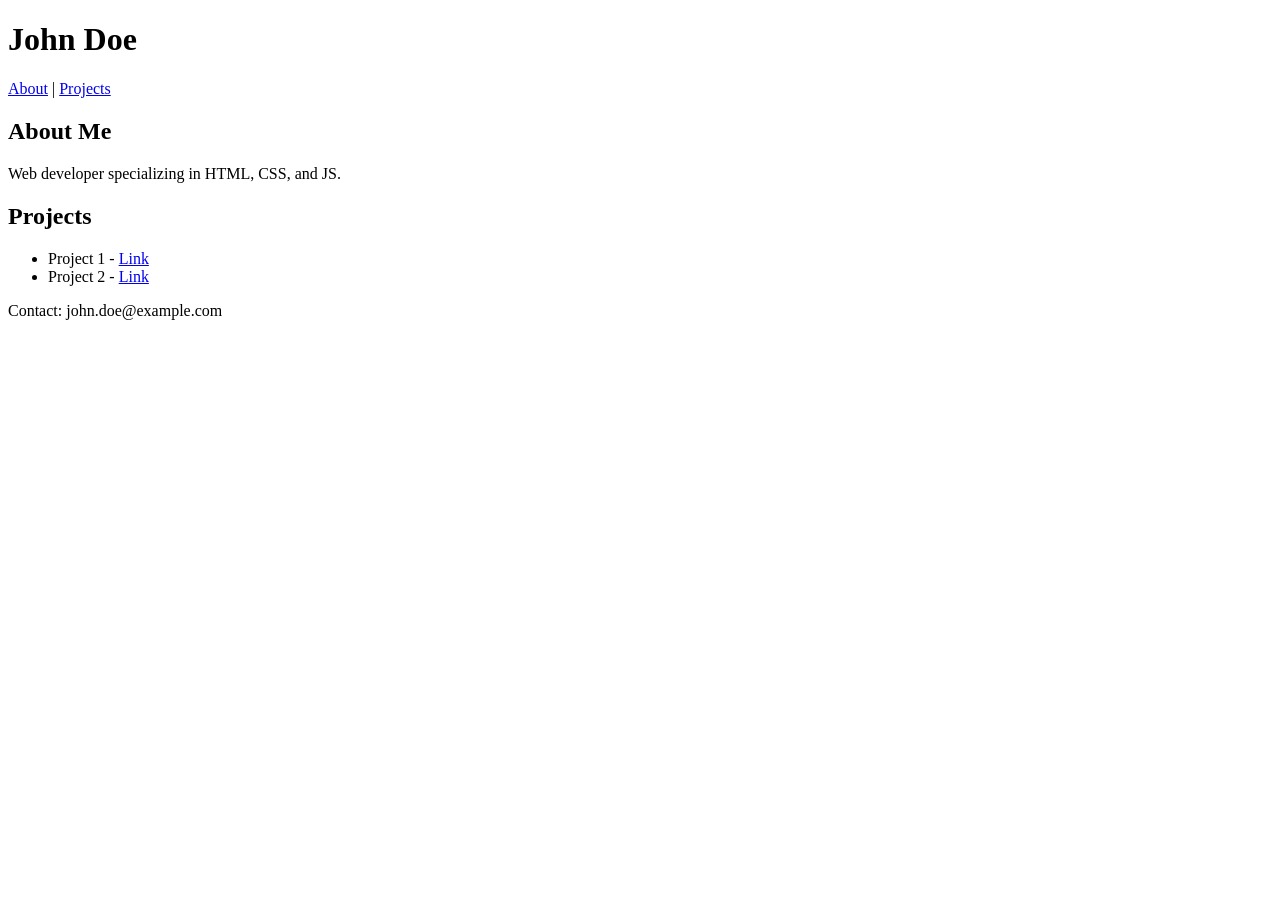
==== index.html @ 44fa3f56 "added portfolio index.html" ====
<!DOCTYPE html>
<html>
<head>
    <title>My Portfolio</title>
</head>
<body>
    <header>
        <h1>John Doe</h1>
        <nav><a href="#about">About</a> | <a href="#projects">Projects</a></nav>
    </header>
    <section id="about">
        <h2>About Me</h2>
        <p>Web developer specializing in HTML, CSS, and JS.</p>
    </section>
    <section id="projects">
        <h2>Projects</h2>
        <ul>
            <li>Project 1 - <a href="#">Link</a></li>
            <li>Project 2 - <a href="#">Link</a></li>
        </ul>
    </section>
    <footer>
        <p>Contact: john.doe@example.com</p>
    </footer>
</body>
</html>
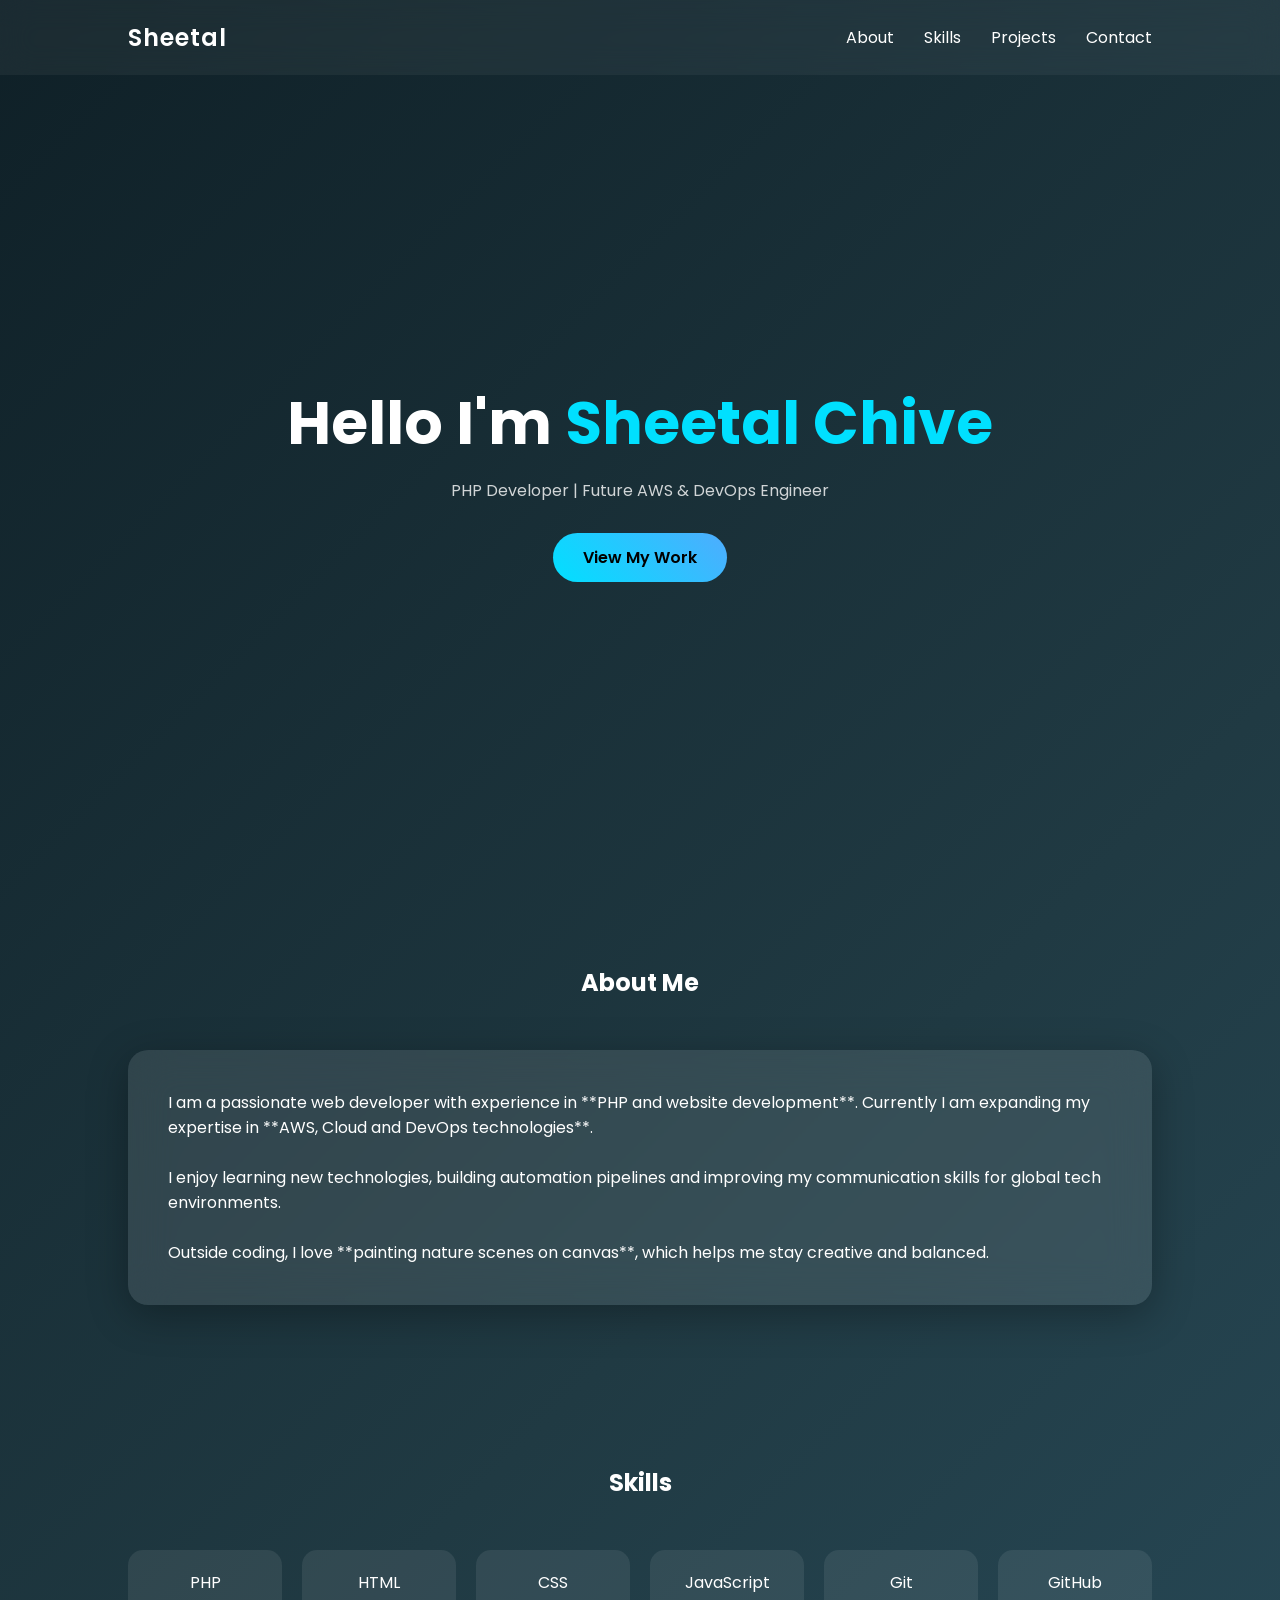
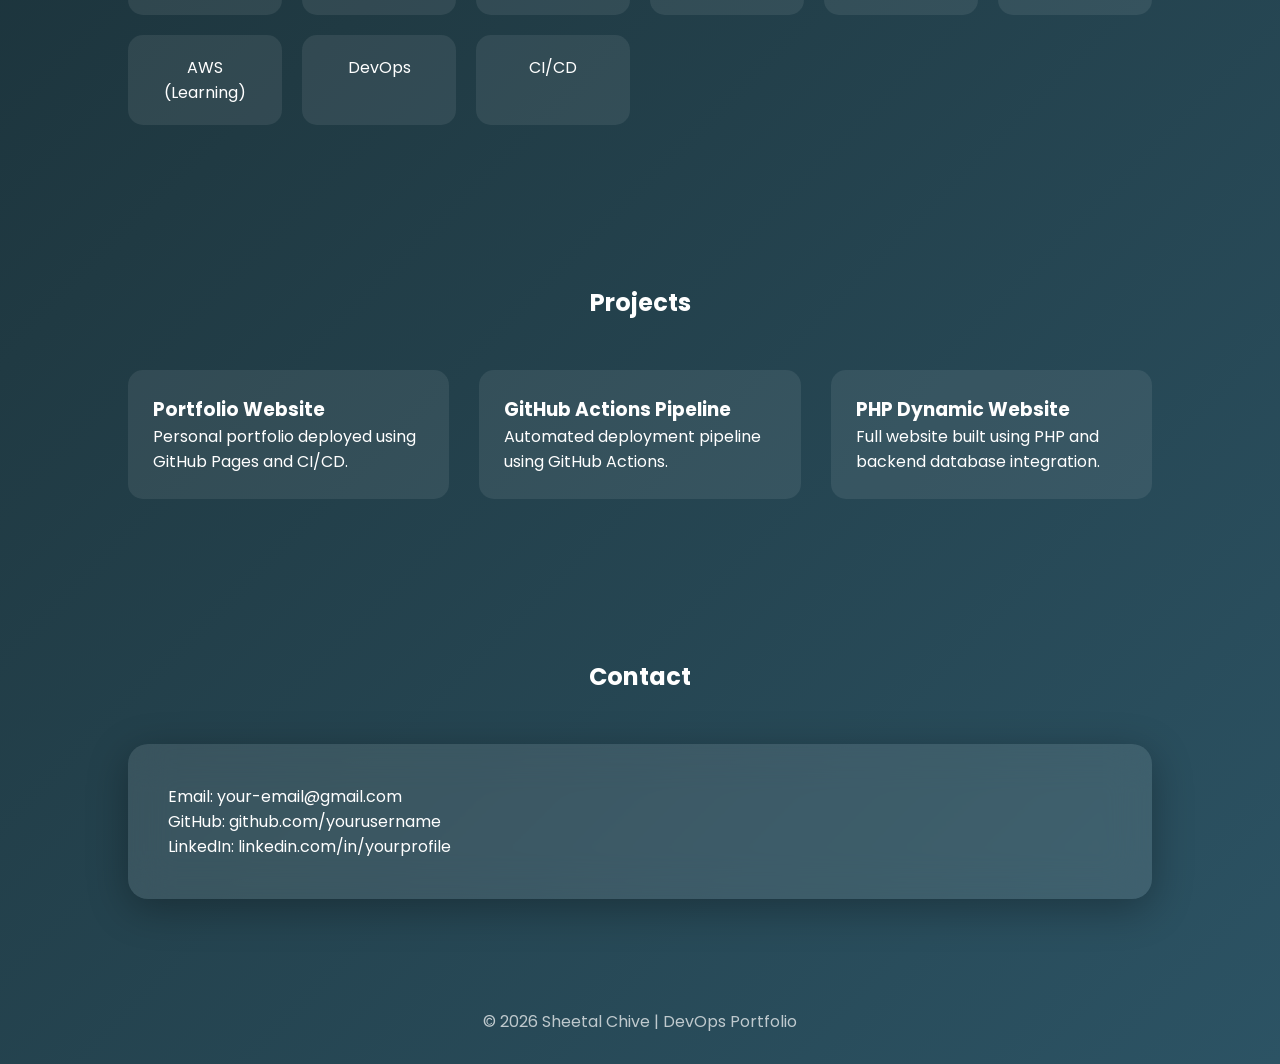
==== commit 13de9f4c: "added index.html" ====
--- a/index.html
+++ b/index.html
@@ -1,26 +1,387 @@
 <!DOCTYPE html>
-<html>
+<html lang="en">
 <head>
-    <title>My Portfolio</title>
+
+<meta charset="UTF-8">
+<meta name="viewport" content="width=device-width, initial-scale=1.0">
+
+<title>Sheetal Chive | DevOps Portfolio</title>
+
+<link href="https://fonts.googleapis.com/css2?family=Poppins:wght@300;400;600&display=swap" rel="stylesheet">
+
+<style>
+
+*{
+margin:0;
+padding:0;
+box-sizing:border-box;
+font-family:'Poppins',sans-serif;
+}
+
+body{
+
+background: linear-gradient(135deg,#0f2027,#203a43,#2c5364);
+color:white;
+min-height:100vh;
+
+}
+
+nav{
+
+display:flex;
+justify-content:space-between;
+align-items:center;
+padding:20px 10%;
+position:sticky;
+top:0;
+
+backdrop-filter: blur(15px);
+background: rgba(255,255,255,0.05);
+
+}
+
+nav h2{
+
+font-weight:600;
+letter-spacing:1px;
+
+}
+
+nav ul{
+
+display:flex;
+list-style:none;
+
+}
+
+nav ul li{
+
+margin-left:30px;
+
+}
+
+nav ul li a{
+
+text-decoration:none;
+color:white;
+transition:.3s;
+
+}
+
+nav ul li a:hover{
+
+color:#00e0ff;
+
+}
+
+.hero{
+
+height:90vh;
+display:flex;
+align-items:center;
+justify-content:center;
+text-align:center;
+padding:20px;
+
+}
+
+.hero h1{
+
+font-size:60px;
+
+}
+
+.hero span{
+
+color:#00e0ff;
+
+}
+
+.hero p{
+
+margin-top:10px;
+opacity:.8;
+
+}
+
+.btn{
+
+margin-top:30px;
+display:inline-block;
+padding:12px 30px;
+
+background:linear-gradient(45deg,#00e0ff,#4facfe);
+
+border-radius:30px;
+
+text-decoration:none;
+color:black;
+
+font-weight:600;
+
+transition:.3s;
+
+}
+
+.btn:hover{
+
+transform:translateY(-5px);
+box-shadow:0 10px 25px rgba(0,0,0,0.4);
+
+}
+
+section{
+
+padding:80px 10%;
+
+}
+
+.section-title{
+
+text-align:center;
+margin-bottom:50px;
+
+}
+
+.glass{
+
+background: rgba(255,255,255,0.1);
+
+backdrop-filter: blur(20px);
+
+border-radius:20px;
+
+padding:40px;
+
+box-shadow:0 10px 40px rgba(0,0,0,0.3);
+
+transition:.4s;
+
+}
+
+.glass:hover{
+
+transform:translateY(-10px);
+box-shadow:0 20px 60px rgba(0,0,0,0.4);
+
+}
+
+.skills{
+
+display:grid;
+
+grid-template-columns:repeat(auto-fit,minmax(150px,1fr));
+
+gap:20px;
+
+}
+
+.skill{
+
+padding:20px;
+
+text-align:center;
+
+border-radius:15px;
+
+background:rgba(255,255,255,0.08);
+
+transition:.4s;
+
+}
+
+.skill:hover{
+
+transform:scale(1.1);
+
+background:rgba(0,224,255,0.2);
+
+}
+
+.projects{
+
+display:grid;
+
+grid-template-columns:repeat(auto-fit,minmax(250px,1fr));
+
+gap:30px;
+
+}
+
+.project{
+
+padding:25px;
+
+border-radius:15px;
+
+background:rgba(255,255,255,0.08);
+
+transition:.4s;
+
+}
+
+.project:hover{
+
+transform:translateY(-10px) scale(1.03);
+
+background:rgba(255,255,255,0.15);
+
+}
+
+footer{
+
+text-align:center;
+
+padding:30px;
+
+opacity:.7;
+
+}
+
+</style>
+
 </head>
+
 <body>
-    <header>
-        <h1>John Doe</h1>
-        <nav><a href="#about">About</a> | <a href="#projects">Projects</a></nav>
-    </header>
-    <section id="about">
-        <h2>About Me</h2>
-        <p>Web developer specializing in HTML, CSS, and JS.</p>
-    </section>
-    <section id="projects">
-        <h2>Projects</h2>
-        <ul>
-            <li>Project 1 - <a href="#">Link</a></li>
-            <li>Project 2 - <a href="#">Link</a></li>
-        </ul>
-    </section>
-    <footer>
-        <p>Contact: john.doe@example.com</p>
-    </footer>
+
+<nav>
+
+<h2>Sheetal</h2>
+
+<ul>
+
+<li><a href="#about">About</a></li>
+<li><a href="#skills">Skills</a></li>
+<li><a href="#projects">Projects</a></li>
+<li><a href="#contact">Contact</a></li>
+
+</ul>
+
+</nav>
+
+<section class="hero">
+
+<div>
+
+<h1>Hello I'm <span>Sheetal Chive</span></h1>
+
+<p>PHP Developer | Future AWS & DevOps Engineer</p>
+
+<a href="#projects" class="btn">View My Work</a>
+
+</div>
+
+</section>
+
+<section id="about">
+
+<h2 class="section-title">About Me</h2>
+
+<div class="glass">
+
+<p>
+
+I am a passionate web developer with experience in **PHP and website development**.  
+Currently I am expanding my expertise in **AWS, Cloud and DevOps technologies**.
+
+</p>
+
+<br>
+
+<p>
+
+I enjoy learning new technologies, building automation pipelines and improving my communication skills for global tech environments.
+
+</p>
+
+<br>
+
+<p>
+
+Outside coding, I love **painting nature scenes on canvas**, which helps me stay creative and balanced.
+
+</p>
+
+</div>
+
+</section>
+
+<section id="skills">
+
+<h2 class="section-title">Skills</h2>
+
+<div class="skills">
+
+<div class="skill">PHP</div>
+<div class="skill">HTML</div>
+<div class="skill">CSS</div>
+<div class="skill">JavaScript</div>
+<div class="skill">Git</div>
+<div class="skill">GitHub</div>
+<div class="skill">AWS (Learning)</div>
+<div class="skill">DevOps</div>
+<div class="skill">CI/CD</div>
+
+</div>
+
+</section>
+
+<section id="projects">
+
+<h2 class="section-title">Projects</h2>
+
+<div class="projects">
+
+<div class="project">
+
+<h3>Portfolio Website</h3>
+
+<p>Personal portfolio deployed using GitHub Pages and CI/CD.</p>
+
+</div>
+
+<div class="project">
+
+<h3>GitHub Actions Pipeline</h3>
+
+<p>Automated deployment pipeline using GitHub Actions.</p>
+
+</div>
+
+<div class="project">
+
+<h3>PHP Dynamic Website</h3>
+
+<p>Full website built using PHP and backend database integration.</p>
+
+</div>
+
+</div>
+
+</section>
+
+<section id="contact">
+
+<h2 class="section-title">Contact</h2>
+
+<div class="glass">
+
+<p>Email: your-email@gmail.com</p>
+
+<p>GitHub: github.com/yourusername</p>
+
+<p>LinkedIn: linkedin.com/in/yourprofile</p>
+
+</div>
+
+</section>
+
+<footer>
+
+© 2026 Sheetal Chive | DevOps Portfolio
+
+</footer>
+
 </body>
-</html>
+
+</html>
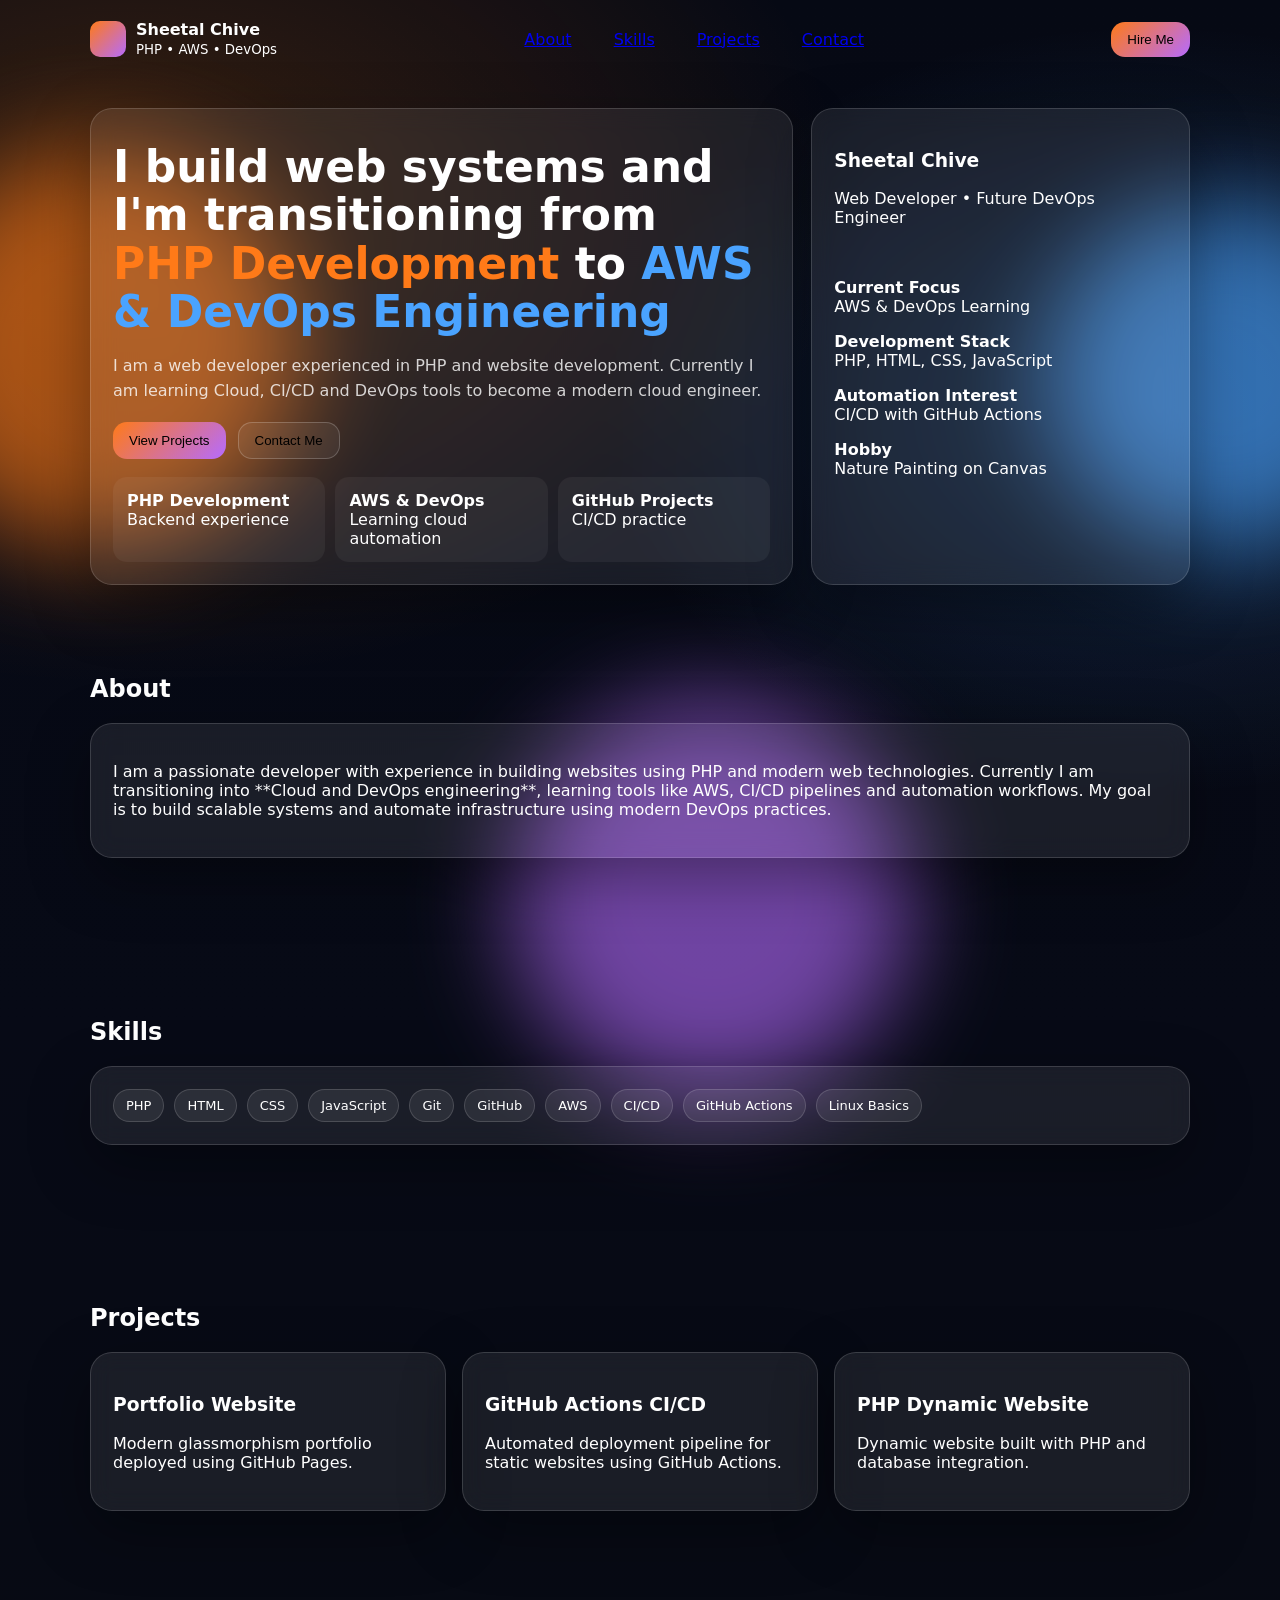
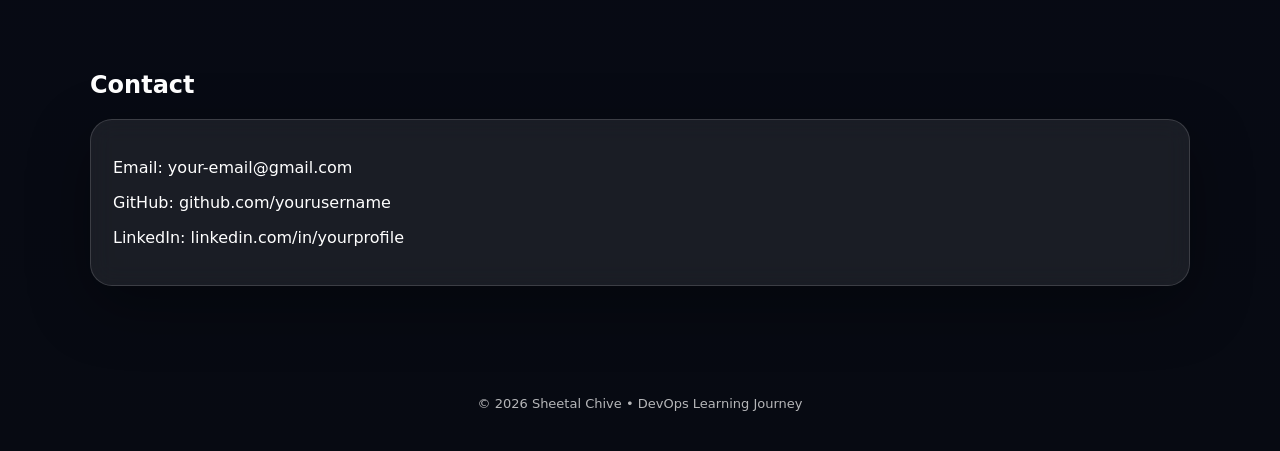
==== commit 9cebd065: "added index.html" ====
--- a/index.html
+++ b/index.html
@@ -1,370 +1,416 @@
-<!DOCTYPE html>
+<!doctype html>
 <html lang="en">
 <head>
-
 <meta charset="UTF-8">
 <meta name="viewport" content="width=device-width, initial-scale=1.0">
 
 <title>Sheetal Chive | DevOps Portfolio</title>
 
-<link href="https://fonts.googleapis.com/css2?family=Poppins:wght@300;400;600&display=swap" rel="stylesheet">
+<meta name="description" content="Sheetal Chive - PHP Developer transitioning into AWS & DevOps Engineering.">
 
 <style>
 
-*{
+/* ---------- Base ---------- */
+
+*{box-sizing:border-box}
+body{
 margin:0;
-padding:0;
-box-sizing:border-box;
-font-family:'Poppins',sans-serif;
-}
-
-body{
-
-background: linear-gradient(135deg,#0f2027,#203a43,#2c5364);
+font-family:system-ui,Segoe UI,Arial;
 color:white;
-min-height:100vh;
-
-}
-
-nav{
-
+background: radial-gradient(1200px 800px at 10% 10%, rgba(255,120,0,.20), transparent 60%),
+            radial-gradient(1000px 700px at 90% 20%, rgba(70,160,255,.20), transparent 55%),
+            linear-gradient(180deg,#060914,#070a16,#070a12);
+}
+
+.container{
+width:min(1100px,92vw);
+margin:auto;
+}
+
+/* ---------- Floating Orbs ---------- */
+
+.orb{
+position:absolute;
+border-radius:999px;
+filter:blur(50px);
+opacity:.6;
+}
+
+.one{width:400px;height:400px;background:#ff7a18;left:-100px;top:150px;}
+.two{width:350px;height:350px;background:#4aa3ff;right:-120px;top:200px;}
+.three{width:400px;height:400px;background:#b56bff;bottom:-200px;left:40%;}
+
+/* ---------- Navbar ---------- */
+
+.nav{
 display:flex;
 justify-content:space-between;
 align-items:center;
-padding:20px 10%;
-position:sticky;
-top:0;
-
-backdrop-filter: blur(15px);
-background: rgba(255,255,255,0.05);
-
-}
-
-nav h2{
-
-font-weight:600;
-letter-spacing:1px;
-
-}
-
-nav ul{
-
+padding:20px 0;
+}
+
+.logo{
 display:flex;
-list-style:none;
-
-}
-
-nav ul li{
-
-margin-left:30px;
-
-}
-
-nav ul li a{
-
-text-decoration:none;
-color:white;
+gap:10px;
+align-items:center;
+}
+
+.logo-box{
+width:36px;
+height:36px;
+border-radius:10px;
+background:linear-gradient(135deg,#ff7a18,#b56bff);
+}
+
+.links{
+display:flex;
+gap:18px;
+}
+
+.links a{
+padding:8px 12px;
+border-radius:10px;
 transition:.3s;
-
-}
-
-nav ul li a:hover{
-
-color:#00e0ff;
-
-}
+}
+
+.links a:hover{
+background:rgba(255,255,255,.08);
+transform:translateY(-2px);
+}
+
+.btn{
+padding:10px 16px;
+border-radius:14px;
+border:1px solid rgba(255,255,255,.2);
+background:rgba(255,255,255,.06);
+cursor:pointer;
+transition:.25s;
+}
+
+.btn:hover{
+transform:translateY(-2px);
+background:rgba(255,255,255,.1);
+}
+
+.primary{
+background:linear-gradient(135deg,#ff7a18,#b56bff);
+border:none;
+}
+
+/* ---------- Glass Card ---------- */
+
+.card{
+background:rgba(255,255,255,.08);
+border:1px solid rgba(255,255,255,.15);
+border-radius:22px;
+padding:22px;
+backdrop-filter:blur(12px);
+box-shadow:0 20px 60px rgba(0,0,0,.35);
+transition:.25s;
+}
+
+.card:hover{
+transform:translateY(-4px);
+}
+
+/* ---------- Hero ---------- */
 
 .hero{
-
-height:90vh;
+display:grid;
+grid-template-columns:1.3fr .7fr;
+gap:18px;
+padding-top:30px;
+}
+
+.title{
+font-size:44px;
+line-height:1.1;
+margin:12px 0;
+}
+
+.subtitle{
+opacity:.8;
+line-height:1.6;
+}
+
+.hero-actions{
+margin-top:18px;
 display:flex;
-align-items:center;
-justify-content:center;
+gap:12px;
+}
+
+.stats{
+display:grid;
+grid-template-columns:repeat(3,1fr);
+gap:10px;
+margin-top:18px;
+}
+
+.stat{
+padding:14px;
+background:rgba(255,255,255,.05);
+border-radius:14px;
+}
+
+.stat b{
+display:block;
+font-size:16px;
+}
+
+.section{
+padding:70px 0;
+}
+
+.section h2{
+margin-bottom:20px;
+}
+
+.skills{
+display:flex;
+flex-wrap:wrap;
+gap:10px;
+}
+
+.chip{
+padding:8px 12px;
+border-radius:999px;
+background:rgba(255,255,255,.08);
+border:1px solid rgba(255,255,255,.15);
+font-size:13px;
+}
+
+.projects{
+display:grid;
+grid-template-columns:repeat(3,1fr);
+gap:16px;
+}
+
+.footer{
 text-align:center;
-padding:20px;
-
-}
-
-.hero h1{
-
-font-size:60px;
-
-}
-
-.hero span{
-
-color:#00e0ff;
-
-}
-
-.hero p{
-
-margin-top:10px;
-opacity:.8;
-
-}
-
-.btn{
-
-margin-top:30px;
-display:inline-block;
-padding:12px 30px;
-
-background:linear-gradient(45deg,#00e0ff,#4facfe);
-
-border-radius:30px;
-
-text-decoration:none;
-color:black;
-
-font-weight:600;
-
-transition:.3s;
-
-}
-
-.btn:hover{
-
-transform:translateY(-5px);
-box-shadow:0 10px 25px rgba(0,0,0,0.4);
-
-}
-
-section{
-
-padding:80px 10%;
-
-}
-
-.section-title{
-
-text-align:center;
-margin-bottom:50px;
-
-}
-
-.glass{
-
-background: rgba(255,255,255,0.1);
-
-backdrop-filter: blur(20px);
-
-border-radius:20px;
-
-padding:40px;
-
-box-shadow:0 10px 40px rgba(0,0,0,0.3);
-
-transition:.4s;
-
-}
-
-.glass:hover{
-
-transform:translateY(-10px);
-box-shadow:0 20px 60px rgba(0,0,0,0.4);
-
-}
-
-.skills{
-
-display:grid;
-
-grid-template-columns:repeat(auto-fit,minmax(150px,1fr));
-
-gap:20px;
-
-}
-
-.skill{
-
-padding:20px;
-
-text-align:center;
-
-border-radius:15px;
-
-background:rgba(255,255,255,0.08);
-
-transition:.4s;
-
-}
-
-.skill:hover{
-
-transform:scale(1.1);
-
-background:rgba(0,224,255,0.2);
-
-}
-
-.projects{
-
-display:grid;
-
-grid-template-columns:repeat(auto-fit,minmax(250px,1fr));
-
-gap:30px;
-
-}
-
-.project{
-
-padding:25px;
-
-border-radius:15px;
-
-background:rgba(255,255,255,0.08);
-
-transition:.4s;
-
-}
-
-.project:hover{
-
-transform:translateY(-10px) scale(1.03);
-
-background:rgba(255,255,255,0.15);
-
-}
-
-footer{
-
-text-align:center;
-
-padding:30px;
-
+padding:40px 0;
 opacity:.7;
+font-size:13px;
+}
+
+@media(max-width:900px){
+
+.hero{grid-template-columns:1fr}
+
+.projects{grid-template-columns:1fr}
+
+.stats{grid-template-columns:1fr}
+
+.links{display:none}
 
 }
 
 </style>
-
 </head>
 
 <body>
 
-<nav>
-
-<h2>Sheetal</h2>
-
-<ul>
-
-<li><a href="#about">About</a></li>
-<li><a href="#skills">Skills</a></li>
-<li><a href="#projects">Projects</a></li>
-<li><a href="#contact">Contact</a></li>
-
-</ul>
-
-</nav>
-
-<section class="hero">
-
+<div class="orb one"></div>
+<div class="orb two"></div>
+<div class="orb three"></div>
+
+<div class="container">
+
+<!-- NAVBAR -->
+
+<div class="nav">
+
+<div class="logo">
+<div class="logo-box"></div>
 <div>
-
-<h1>Hello I'm <span>Sheetal Chive</span></h1>
-
-<p>PHP Developer | Future AWS & DevOps Engineer</p>
-
-<a href="#projects" class="btn">View My Work</a>
-
-</div>
-
-</section>
-
-<section id="about">
-
-<h2 class="section-title">About Me</h2>
-
-<div class="glass">
+<b>Sheetal Chive</b><br>
+<small>PHP • AWS • DevOps</small>
+</div>
+</div>
+
+<div class="links">
+<a href="#about">About</a>
+<a href="#skills">Skills</a>
+<a href="#projects">Projects</a>
+<a href="#contact">Contact</a>
+</div>
+
+<button class="btn primary">Hire Me</button>
+
+</div>
+
+<!-- HERO -->
+
+<div class="hero">
+
+<div class="card">
+
+<h1 class="title">
+I build web systems and I'm transitioning from 
+<span style="color:#ff7a18">PHP Development</span> 
+to 
+<span style="color:#4aa3ff">AWS & DevOps Engineering</span>
+</h1>
+
+<p class="subtitle">
+
+I am a web developer experienced in PHP and website development.  
+Currently I am learning Cloud, CI/CD and DevOps tools to become a modern cloud engineer.
+
+</p>
+
+<div class="hero-actions">
+
+<button class="btn primary">View Projects</button>
+
+<button class="btn">Contact Me</button>
+
+</div>
+
+<div class="stats">
+
+<div class="stat">
+<b>PHP Development</b>
+<span>Backend experience</span>
+</div>
+
+<div class="stat">
+<b>AWS & DevOps</b>
+<span>Learning cloud automation</span>
+</div>
+
+<div class="stat">
+<b>GitHub Projects</b>
+<span>CI/CD practice</span>
+</div>
+
+</div>
+
+</div>
+
+<div class="card">
+
+<h3>Sheetal Chive</h3>
+
+<p>Web Developer • Future DevOps Engineer</p>
+
+<br>
+
+<p><b>Current Focus</b><br>AWS & DevOps Learning</p>
+
+<p><b>Development Stack</b><br>PHP, HTML, CSS, JavaScript</p>
+
+<p><b>Automation Interest</b><br>CI/CD with GitHub Actions</p>
+
+<p><b>Hobby</b><br>Nature Painting on Canvas</p>
+
+</div>
+
+</div>
+
+<!-- ABOUT -->
+
+<div id="about" class="section">
+
+<h2>About</h2>
+
+<div class="card">
 
 <p>
 
-I am a passionate web developer with experience in **PHP and website development**.  
-Currently I am expanding my expertise in **AWS, Cloud and DevOps technologies**.
+I am a passionate developer with experience in building websites using PHP and modern web technologies.
+
+Currently I am transitioning into **Cloud and DevOps engineering**, learning tools like AWS, CI/CD pipelines and automation workflows.
+
+My goal is to build scalable systems and automate infrastructure using modern DevOps practices.
 
 </p>
 
-<br>
+</div>
+
+</div>
+
+<!-- SKILLS -->
+
+<div id="skills" class="section">
+
+<h2>Skills</h2>
+
+<div class="card">
+
+<div class="skills">
+
+<span class="chip">PHP</span>
+<span class="chip">HTML</span>
+<span class="chip">CSS</span>
+<span class="chip">JavaScript</span>
+<span class="chip">Git</span>
+<span class="chip">GitHub</span>
+<span class="chip">AWS</span>
+<span class="chip">CI/CD</span>
+<span class="chip">GitHub Actions</span>
+<span class="chip">Linux Basics</span>
+
+</div>
+
+</div>
+
+</div>
+
+<!-- PROJECTS -->
+
+<div id="projects" class="section">
+
+<h2>Projects</h2>
+
+<div class="projects">
+
+<div class="card">
+
+<h3>Portfolio Website</h3>
 
 <p>
 
-I enjoy learning new technologies, building automation pipelines and improving my communication skills for global tech environments.
+Modern glassmorphism portfolio deployed using GitHub Pages.
 
 </p>
 
-<br>
+</div>
+
+<div class="card">
+
+<h3>GitHub Actions CI/CD</h3>
 
 <p>
 
-Outside coding, I love **painting nature scenes on canvas**, which helps me stay creative and balanced.
+Automated deployment pipeline for static websites using GitHub Actions.
 
 </p>
 
 </div>
 
-</section>
-
-<section id="skills">
-
-<h2 class="section-title">Skills</h2>
-
-<div class="skills">
-
-<div class="skill">PHP</div>
-<div class="skill">HTML</div>
-<div class="skill">CSS</div>
-<div class="skill">JavaScript</div>
-<div class="skill">Git</div>
-<div class="skill">GitHub</div>
-<div class="skill">AWS (Learning)</div>
-<div class="skill">DevOps</div>
-<div class="skill">CI/CD</div>
-
-</div>
-
-</section>
-
-<section id="projects">
-
-<h2 class="section-title">Projects</h2>
-
-<div class="projects">
-
-<div class="project">
-
-<h3>Portfolio Website</h3>
-
-<p>Personal portfolio deployed using GitHub Pages and CI/CD.</p>
-
-</div>
-
-<div class="project">
-
-<h3>GitHub Actions Pipeline</h3>
-
-<p>Automated deployment pipeline using GitHub Actions.</p>
-
-</div>
-
-<div class="project">
+<div class="card">
 
 <h3>PHP Dynamic Website</h3>
 
-<p>Full website built using PHP and backend database integration.</p>
-
-</div>
-
-</div>
-
-</section>
-
-<section id="contact">
-
-<h2 class="section-title">Contact</h2>
-
-<div class="glass">
+<p>
+
+Dynamic website built with PHP and database integration.
+
+</p>
+
+</div>
+
+</div>
+
+</div>
+
+<!-- CONTACT -->
+
+<div id="contact" class="section">
+
+<h2>Contact</h2>
+
+<div class="card">
 
 <p>Email: your-email@gmail.com</p>
 
@@ -374,14 +420,15 @@
 
 </div>
 
-</section>
-
-<footer>
-
-© 2026 Sheetal Chive | DevOps Portfolio
-
-</footer>
+</div>
+
+<div class="footer">
+
+© 2026 Sheetal Chive • DevOps Learning Journey
+
+</div>
+
+</div>
 
 </body>
-
 </html>
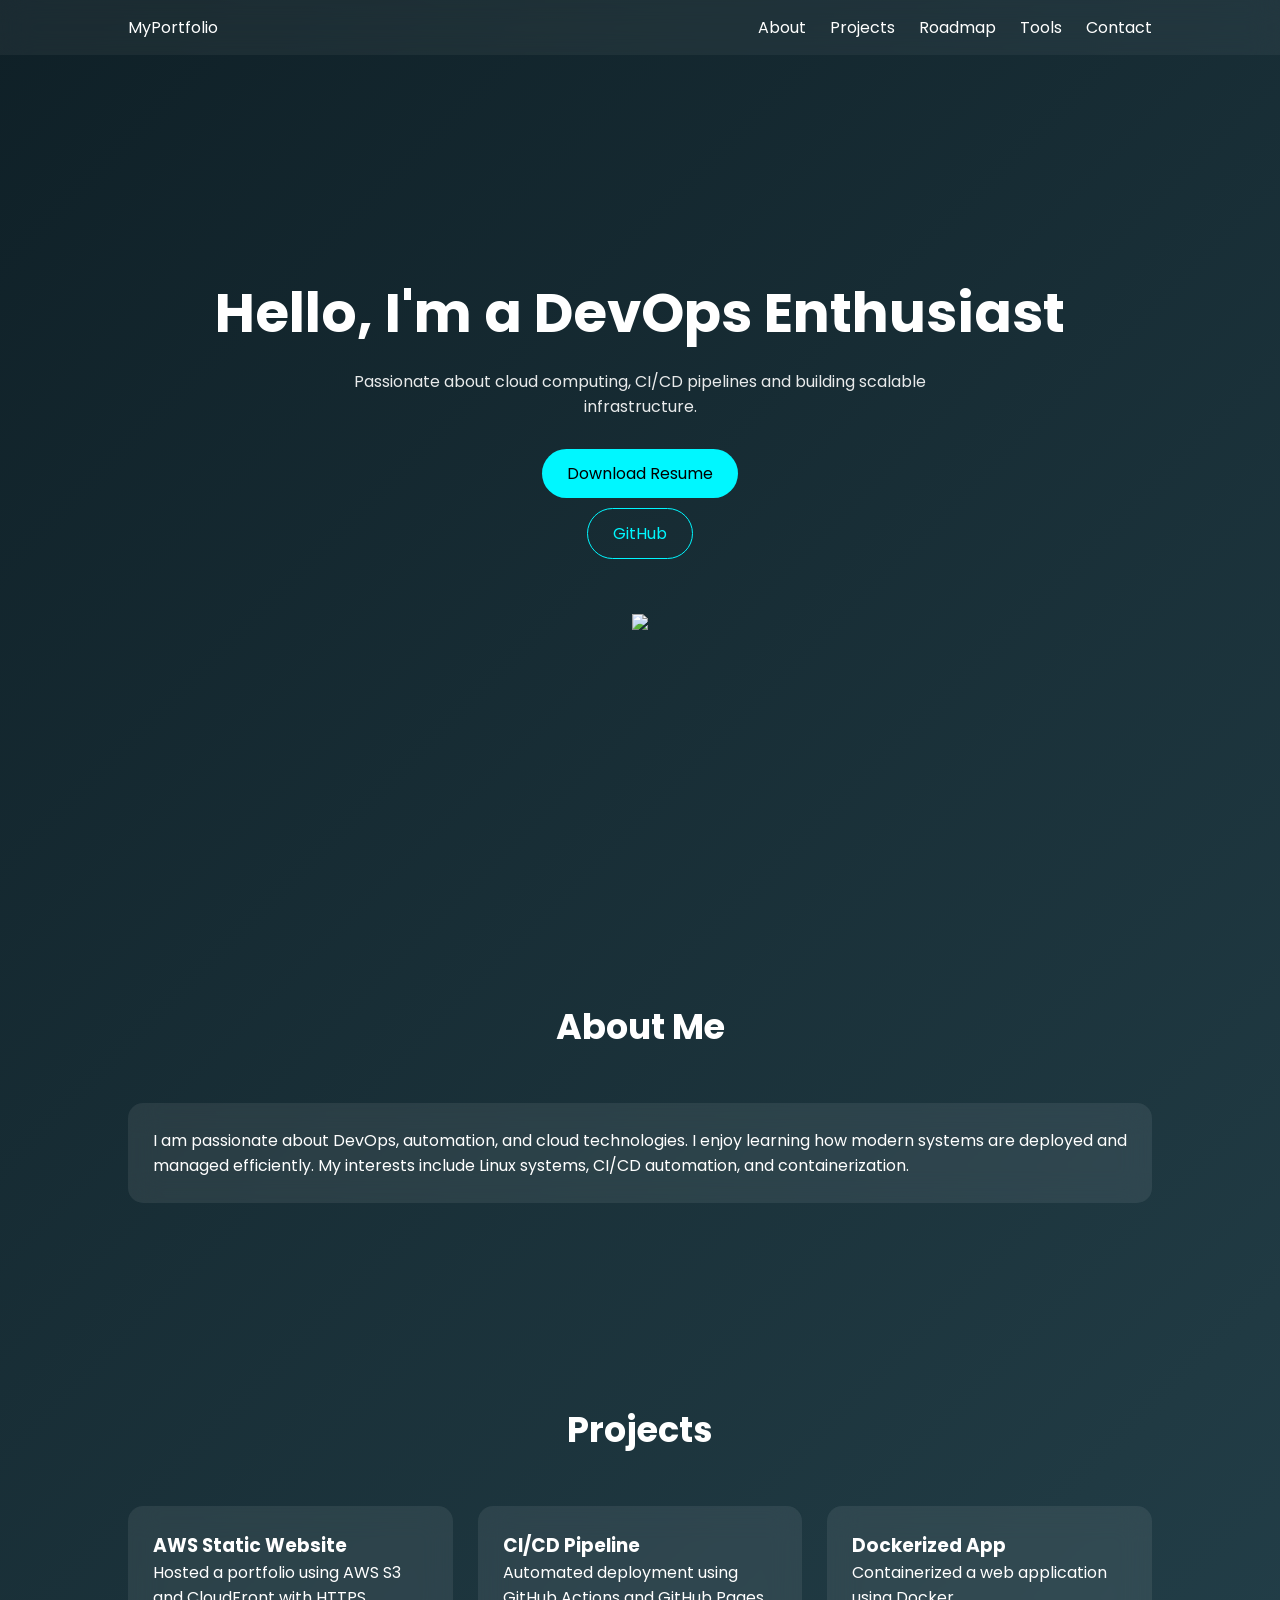
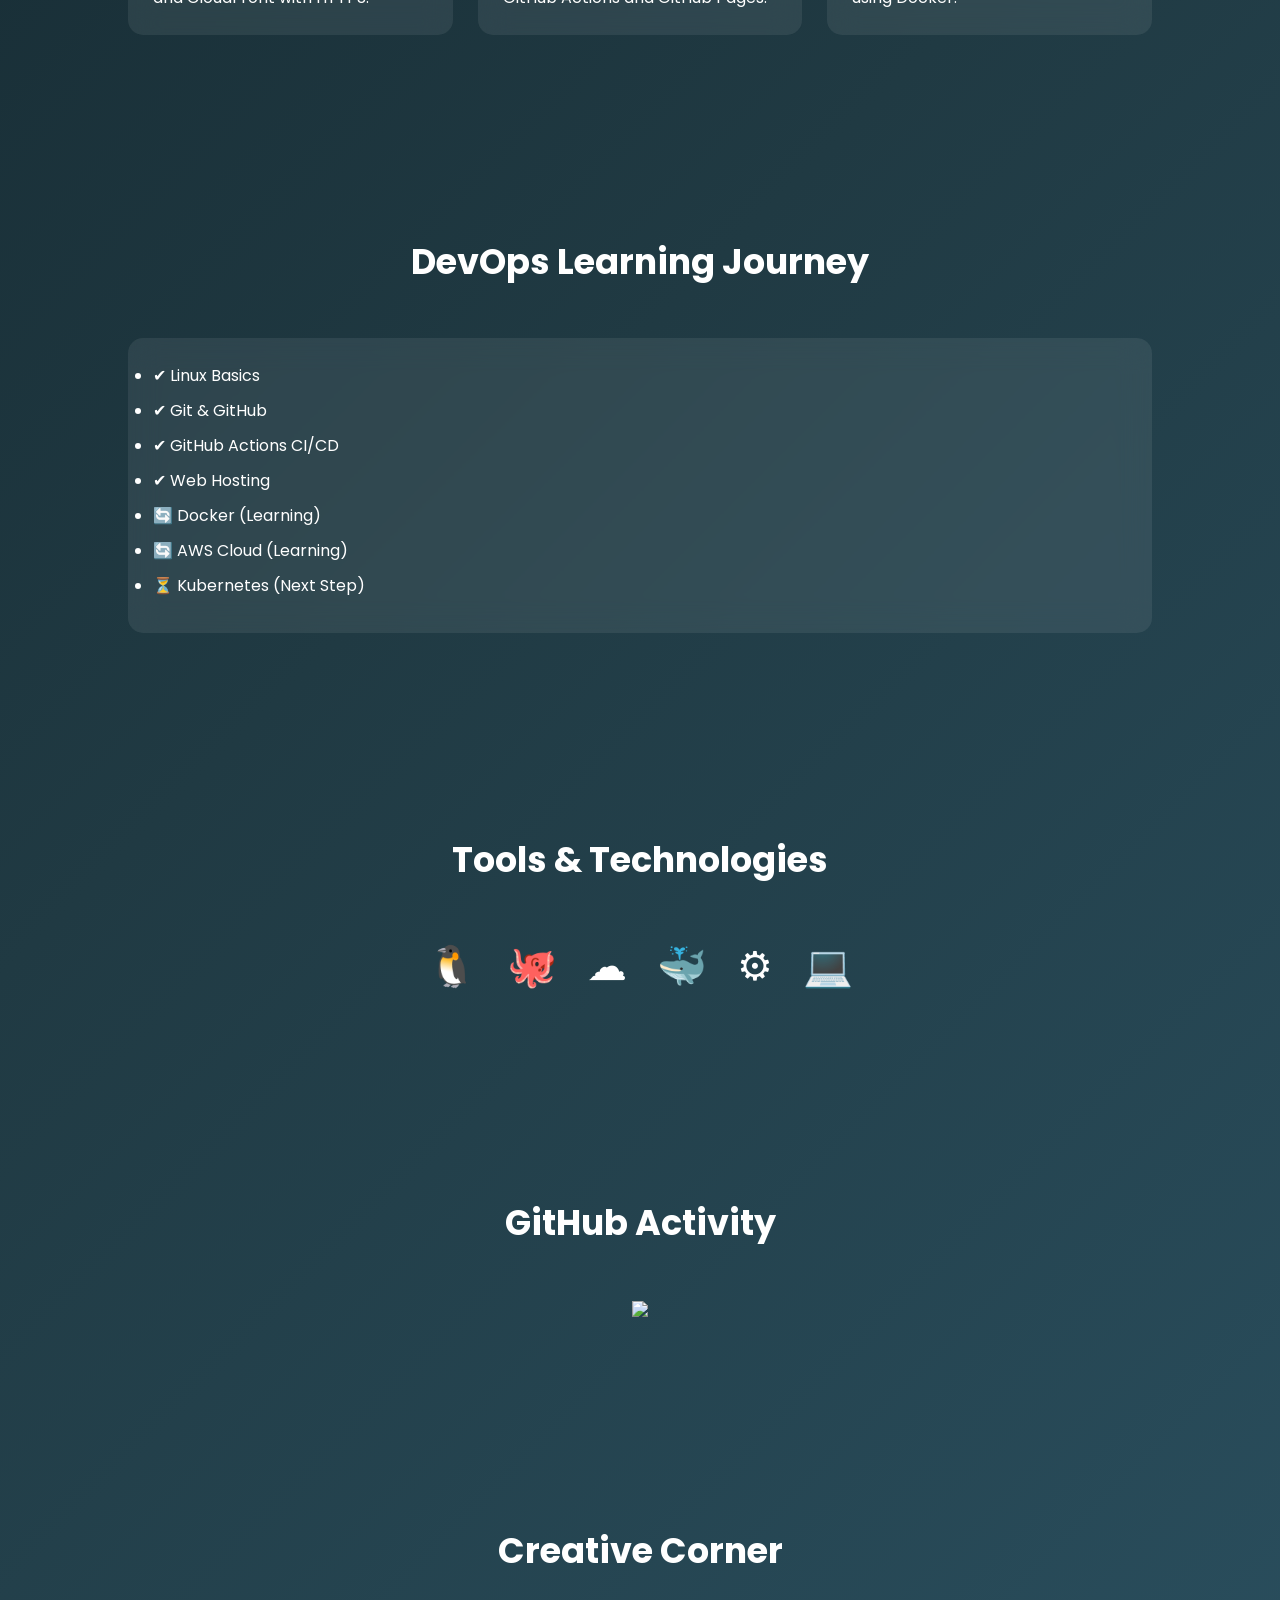
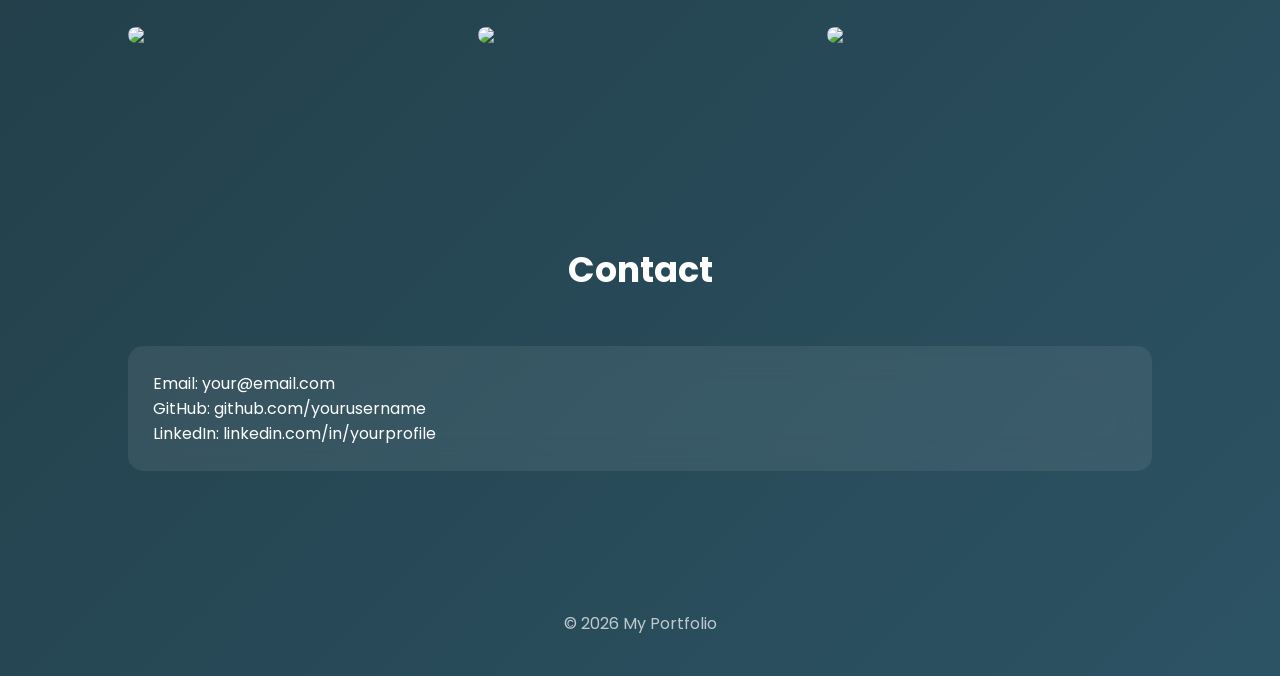
==== commit 0545fbbf: "added index.html" ====
--- a/index.html
+++ b/index.html
@@ -1,207 +1,172 @@
-<!doctype html>
+<!DOCTYPE html>
 <html lang="en">
 <head>
 <meta charset="UTF-8">
 <meta name="viewport" content="width=device-width, initial-scale=1.0">
-
-<title>Sheetal Chive | DevOps Portfolio</title>
-
-<meta name="description" content="Sheetal Chive - PHP Developer transitioning into AWS & DevOps Engineering.">
+<title>Portfolio | DevOps Enthusiast</title>
+
+<link href="https://fonts.googleapis.com/css2?family=Poppins:wght@300;400;600&display=swap" rel="stylesheet">
 
 <style>
 
-/* ---------- Base ---------- */
-
-*{box-sizing:border-box}
+*{
+margin:0;
+padding:0;
+box-sizing:border-box;
+font-family:'Poppins',sans-serif;
+}
+
 body{
-margin:0;
-font-family:system-ui,Segoe UI,Arial;
+background:linear-gradient(135deg,#0f2027,#203a43,#2c5364);
 color:white;
-background: radial-gradient(1200px 800px at 10% 10%, rgba(255,120,0,.20), transparent 60%),
-            radial-gradient(1000px 700px at 90% 20%, rgba(70,160,255,.20), transparent 55%),
-            linear-gradient(180deg,#060914,#070a16,#070a12);
-}
-
-.container{
-width:min(1100px,92vw);
-margin:auto;
-}
-
-/* ---------- Floating Orbs ---------- */
-
-.orb{
-position:absolute;
-border-radius:999px;
-filter:blur(50px);
-opacity:.6;
-}
-
-.one{width:400px;height:400px;background:#ff7a18;left:-100px;top:150px;}
-.two{width:350px;height:350px;background:#4aa3ff;right:-120px;top:200px;}
-.three{width:400px;height:400px;background:#b56bff;bottom:-200px;left:40%;}
-
-/* ---------- Navbar ---------- */
-
-.nav{
+overflow-x:hidden;
+}
+
+/* NAVBAR */
+
+nav{
+position:fixed;
+width:100%;
+top:0;
+backdrop-filter:blur(15px);
+background:rgba(255,255,255,0.05);
+padding:15px 10%;
 display:flex;
 justify-content:space-between;
+z-index:1000;
+}
+
+nav a{
+color:white;
+text-decoration:none;
+margin-left:20px;
+transition:.3s;
+}
+
+nav a:hover{
+color:#00f7ff;
+}
+
+/* HERO */
+
+.hero{
+height:100vh;
+display:flex;
+flex-direction:column;
+justify-content:center;
 align-items:center;
-padding:20px 0;
-}
-
-.logo{
+text-align:center;
+padding:20px;
+}
+
+.hero h1{
+font-size:55px;
+margin-bottom:15px;
+}
+
+.hero p{
+max-width:600px;
+opacity:.9;
+margin-bottom:25px;
+}
+
+.btn{
+padding:12px 25px;
+border-radius:30px;
+text-decoration:none;
+margin:5px;
+transition:.3s;
+display:inline-block;
+}
+
+.primary{
+background:#00f7ff;
+color:black;
+}
+
+.primary:hover{
+transform:scale(1.1);
+}
+
+.secondary{
+border:1px solid #00f7ff;
+color:#00f7ff;
+}
+
+.secondary:hover{
+background:#00f7ff;
+color:black;
+}
+
+/* SECTION */
+
+section{
+padding:100px 10%;
+}
+
+.section-title{
+text-align:center;
+margin-bottom:50px;
+font-size:35px;
+}
+
+/* GLASS CARD */
+
+.card{
+background:rgba(255,255,255,0.08);
+backdrop-filter:blur(15px);
+border-radius:15px;
+padding:25px;
+transition:.4s;
+}
+
+.card:hover{
+transform:translateY(-10px);
+background:rgba(255,255,255,0.15);
+}
+
+/* GRID */
+
+.grid{
+display:grid;
+grid-template-columns:repeat(auto-fit,minmax(250px,1fr));
+gap:25px;
+}
+
+/* ROADMAP */
+
+.roadmap li{
+margin-bottom:10px;
+}
+
+/* TOOL ICONS */
+
+.tools{
 display:flex;
-gap:10px;
-align-items:center;
-}
-
-.logo-box{
-width:36px;
-height:36px;
+justify-content:center;
+flex-wrap:wrap;
+gap:30px;
+font-size:40px;
+}
+
+/* GALLERY */
+
+.gallery img{
+width:100%;
 border-radius:10px;
-background:linear-gradient(135deg,#ff7a18,#b56bff);
-}
-
-.links{
-display:flex;
-gap:18px;
-}
-
-.links a{
-padding:8px 12px;
-border-radius:10px;
-transition:.3s;
-}
-
-.links a:hover{
-background:rgba(255,255,255,.08);
-transform:translateY(-2px);
-}
-
-.btn{
-padding:10px 16px;
-border-radius:14px;
-border:1px solid rgba(255,255,255,.2);
-background:rgba(255,255,255,.06);
-cursor:pointer;
-transition:.25s;
-}
-
-.btn:hover{
-transform:translateY(-2px);
-background:rgba(255,255,255,.1);
-}
-
-.primary{
-background:linear-gradient(135deg,#ff7a18,#b56bff);
-border:none;
-}
-
-/* ---------- Glass Card ---------- */
-
-.card{
-background:rgba(255,255,255,.08);
-border:1px solid rgba(255,255,255,.15);
-border-radius:22px;
-padding:22px;
-backdrop-filter:blur(12px);
-box-shadow:0 20px 60px rgba(0,0,0,.35);
-transition:.25s;
-}
-
-.card:hover{
-transform:translateY(-4px);
-}
-
-/* ---------- Hero ---------- */
-
-.hero{
-display:grid;
-grid-template-columns:1.3fr .7fr;
-gap:18px;
-padding-top:30px;
-}
-
-.title{
-font-size:44px;
-line-height:1.1;
-margin:12px 0;
-}
-
-.subtitle{
-opacity:.8;
-line-height:1.6;
-}
-
-.hero-actions{
-margin-top:18px;
-display:flex;
-gap:12px;
-}
-
-.stats{
-display:grid;
-grid-template-columns:repeat(3,1fr);
-gap:10px;
-margin-top:18px;
-}
-
-.stat{
-padding:14px;
-background:rgba(255,255,255,.05);
-border-radius:14px;
-}
-
-.stat b{
-display:block;
-font-size:16px;
-}
-
-.section{
-padding:70px 0;
-}
-
-.section h2{
-margin-bottom:20px;
-}
-
-.skills{
-display:flex;
-flex-wrap:wrap;
-gap:10px;
-}
-
-.chip{
-padding:8px 12px;
-border-radius:999px;
-background:rgba(255,255,255,.08);
-border:1px solid rgba(255,255,255,.15);
-font-size:13px;
-}
-
-.projects{
-display:grid;
-grid-template-columns:repeat(3,1fr);
-gap:16px;
-}
-
-.footer{
+transition:.4s;
+}
+
+.gallery img:hover{
+transform:scale(1.1);
+}
+
+/* FOOTER */
+
+footer{
 text-align:center;
-padding:40px 0;
+padding:40px;
 opacity:.7;
-font-size:13px;
-}
-
-@media(max-width:900px){
-
-.hero{grid-template-columns:1fr}
-
-.projects{grid-template-columns:1fr}
-
-.stats{grid-template-columns:1fr}
-
-.links{display:none}
-
 }
 
 </style>
@@ -209,226 +174,178 @@
 
 <body>
 
-<div class="orb one"></div>
-<div class="orb two"></div>
-<div class="orb three"></div>
-
-<div class="container">
-
-<!-- NAVBAR -->
-
-<div class="nav">
-
-<div class="logo">
-<div class="logo-box"></div>
+<nav>
+<div>MyPortfolio</div>
 <div>
-<b>Sheetal Chive</b><br>
-<small>PHP • AWS • DevOps</small>
-</div>
-</div>
-
-<div class="links">
 <a href="#about">About</a>
-<a href="#skills">Skills</a>
 <a href="#projects">Projects</a>
+<a href="#roadmap">Roadmap</a>
+<a href="#tools">Tools</a>
 <a href="#contact">Contact</a>
 </div>
-
-<button class="btn primary">Hire Me</button>
-
-</div>
+</nav>
 
 <!-- HERO -->
 
-<div class="hero">
-
-<div class="card">
-
-<h1 class="title">
-I build web systems and I'm transitioning from 
-<span style="color:#ff7a18">PHP Development</span> 
-to 
-<span style="color:#4aa3ff">AWS & DevOps Engineering</span>
-</h1>
-
-<p class="subtitle">
-
-I am a web developer experienced in PHP and website development.  
-Currently I am learning Cloud, CI/CD and DevOps tools to become a modern cloud engineer.
-
+<section class="hero">
+
+<h1>Hello, I'm a DevOps Enthusiast</h1>
+
+<p>
+Passionate about cloud computing, CI/CD pipelines and building scalable infrastructure.
 </p>
 
-<div class="hero-actions">
-
-<button class="btn primary">View Projects</button>
-
-<button class="btn">Contact Me</button>
-
-</div>
-
-<div class="stats">
-
-<div class="stat">
-<b>PHP Development</b>
-<span>Backend experience</span>
-</div>
-
-<div class="stat">
-<b>AWS & DevOps</b>
-<span>Learning cloud automation</span>
-</div>
-
-<div class="stat">
-<b>GitHub Projects</b>
-<span>CI/CD practice</span>
-</div>
-
-</div>
-
-</div>
-
-<div class="card">
-
-<h3>Sheetal Chive</h3>
-
-<p>Web Developer • Future DevOps Engineer</p>
-
-<br>
-
-<p><b>Current Focus</b><br>AWS & DevOps Learning</p>
-
-<p><b>Development Stack</b><br>PHP, HTML, CSS, JavaScript</p>
-
-<p><b>Automation Interest</b><br>CI/CD with GitHub Actions</p>
-
-<p><b>Hobby</b><br>Nature Painting on Canvas</p>
-
-</div>
-
-</div>
+<a class="btn primary" href="resume.pdf" download>Download Resume</a>
+<a class="btn secondary" href="https://github.com/">GitHub</a>
+
+<br><br>
+
+<img src="https://visitor-badge.laobi.icu/badge?page_id=portfolio.visitors">
+
+</section>
 
 <!-- ABOUT -->
 
-<div id="about" class="section">
-
-<h2>About</h2>
+<section id="about">
+
+<h2 class="section-title">About Me</h2>
 
 <div class="card">
 
 <p>
-
-I am a passionate developer with experience in building websites using PHP and modern web technologies.
-
-Currently I am transitioning into **Cloud and DevOps engineering**, learning tools like AWS, CI/CD pipelines and automation workflows.
-
-My goal is to build scalable systems and automate infrastructure using modern DevOps practices.
-
+I am passionate about DevOps, automation, and cloud technologies.  
+I enjoy learning how modern systems are deployed and managed efficiently.
+
+My interests include Linux systems, CI/CD automation, and containerization.
 </p>
 
 </div>
 
-</div>
-
-<!-- SKILLS -->
-
-<div id="skills" class="section">
-
-<h2>Skills</h2>
-
-<div class="card">
-
-<div class="skills">
-
-<span class="chip">PHP</span>
-<span class="chip">HTML</span>
-<span class="chip">CSS</span>
-<span class="chip">JavaScript</span>
-<span class="chip">Git</span>
-<span class="chip">GitHub</span>
-<span class="chip">AWS</span>
-<span class="chip">CI/CD</span>
-<span class="chip">GitHub Actions</span>
-<span class="chip">Linux Basics</span>
-
-</div>
-
-</div>
-
-</div>
+</section>
 
 <!-- PROJECTS -->
 
-<div id="projects" class="section">
-
-<h2>Projects</h2>
-
-<div class="projects">
-
-<div class="card">
-
-<h3>Portfolio Website</h3>
-
-<p>
-
-Modern glassmorphism portfolio deployed using GitHub Pages.
-
-</p>
-
-</div>
-
-<div class="card">
-
-<h3>GitHub Actions CI/CD</h3>
-
-<p>
-
-Automated deployment pipeline for static websites using GitHub Actions.
-
-</p>
-
-</div>
-
-<div class="card">
-
-<h3>PHP Dynamic Website</h3>
-
-<p>
-
-Dynamic website built with PHP and database integration.
-
-</p>
-
-</div>
-
-</div>
-
-</div>
+<section id="projects">
+
+<h2 class="section-title">Projects</h2>
+
+<div class="grid">
+
+<div class="card">
+<h3>AWS Static Website</h3>
+<p>Hosted a portfolio using AWS S3 and CloudFront with HTTPS.</p>
+</div>
+
+<div class="card">
+<h3>CI/CD Pipeline</h3>
+<p>Automated deployment using GitHub Actions and GitHub Pages.</p>
+</div>
+
+<div class="card">
+<h3>Dockerized App</h3>
+<p>Containerized a web application using Docker.</p>
+</div>
+
+</div>
+
+</section>
+
+<!-- DEVOPS ROADMAP -->
+
+<section id="roadmap">
+
+<h2 class="section-title">DevOps Learning Journey</h2>
+
+<div class="card">
+
+<ul class="roadmap">
+
+<li>✔ Linux Basics</li>
+<li>✔ Git & GitHub</li>
+<li>✔ GitHub Actions CI/CD</li>
+<li>✔ Web Hosting</li>
+<li>🔄 Docker (Learning)</li>
+<li>🔄 AWS Cloud (Learning)</li>
+<li>⏳ Kubernetes (Next Step)</li>
+
+</ul>
+
+</div>
+
+</section>
+
+<!-- TOOLS -->
+
+<section id="tools">
+
+<h2 class="section-title">Tools & Technologies</h2>
+
+<div class="tools">
+
+<span>🐧</span>
+<span>🐙</span>
+<span>☁</span>
+<span>🐳</span>
+<span>⚙</span>
+<span>💻</span>
+
+</div>
+
+</section>
+
+<!-- GITHUB STATS -->
+
+<section>
+
+<h2 class="section-title">GitHub Activity</h2>
+
+<div style="text-align:center">
+
+<img src="https://github-readme-stats.vercel.app/api?username=YOURUSERNAME&show_icons=true&theme=tokyonight">
+
+</div>
+
+</section>
+
+<!-- PAINTING GALLERY -->
+
+<section>
+
+<h2 class="section-title">Creative Corner</h2>
+
+<div class="grid gallery">
+
+<img src="https://images.unsplash.com/photo-1501785888041-af3ef285b470">
+
+<img src="https://images.unsplash.com/photo-1500530855697-b586d89ba3ee">
+
+<img src="https://images.unsplash.com/photo-1493244040629-496f6d136cc3">
+
+</div>
+
+</section>
 
 <!-- CONTACT -->
 
-<div id="contact" class="section">
-
-<h2>Contact</h2>
-
-<div class="card">
-
-<p>Email: your-email@gmail.com</p>
-
+<section id="contact">
+
+<h2 class="section-title">Contact</h2>
+
+<div class="card">
+
+<p>Email: your@email.com</p>
 <p>GitHub: github.com/yourusername</p>
-
 <p>LinkedIn: linkedin.com/in/yourprofile</p>
 
 </div>
 
-</div>
-
-<div class="footer">
-
-© 2026 Sheetal Chive • DevOps Learning Journey
-
-</div>
-
-</div>
+</section>
+
+<footer>
+
+<p>© 2026 My Portfolio</p>
+
+</footer>
 
 </body>
 </html>
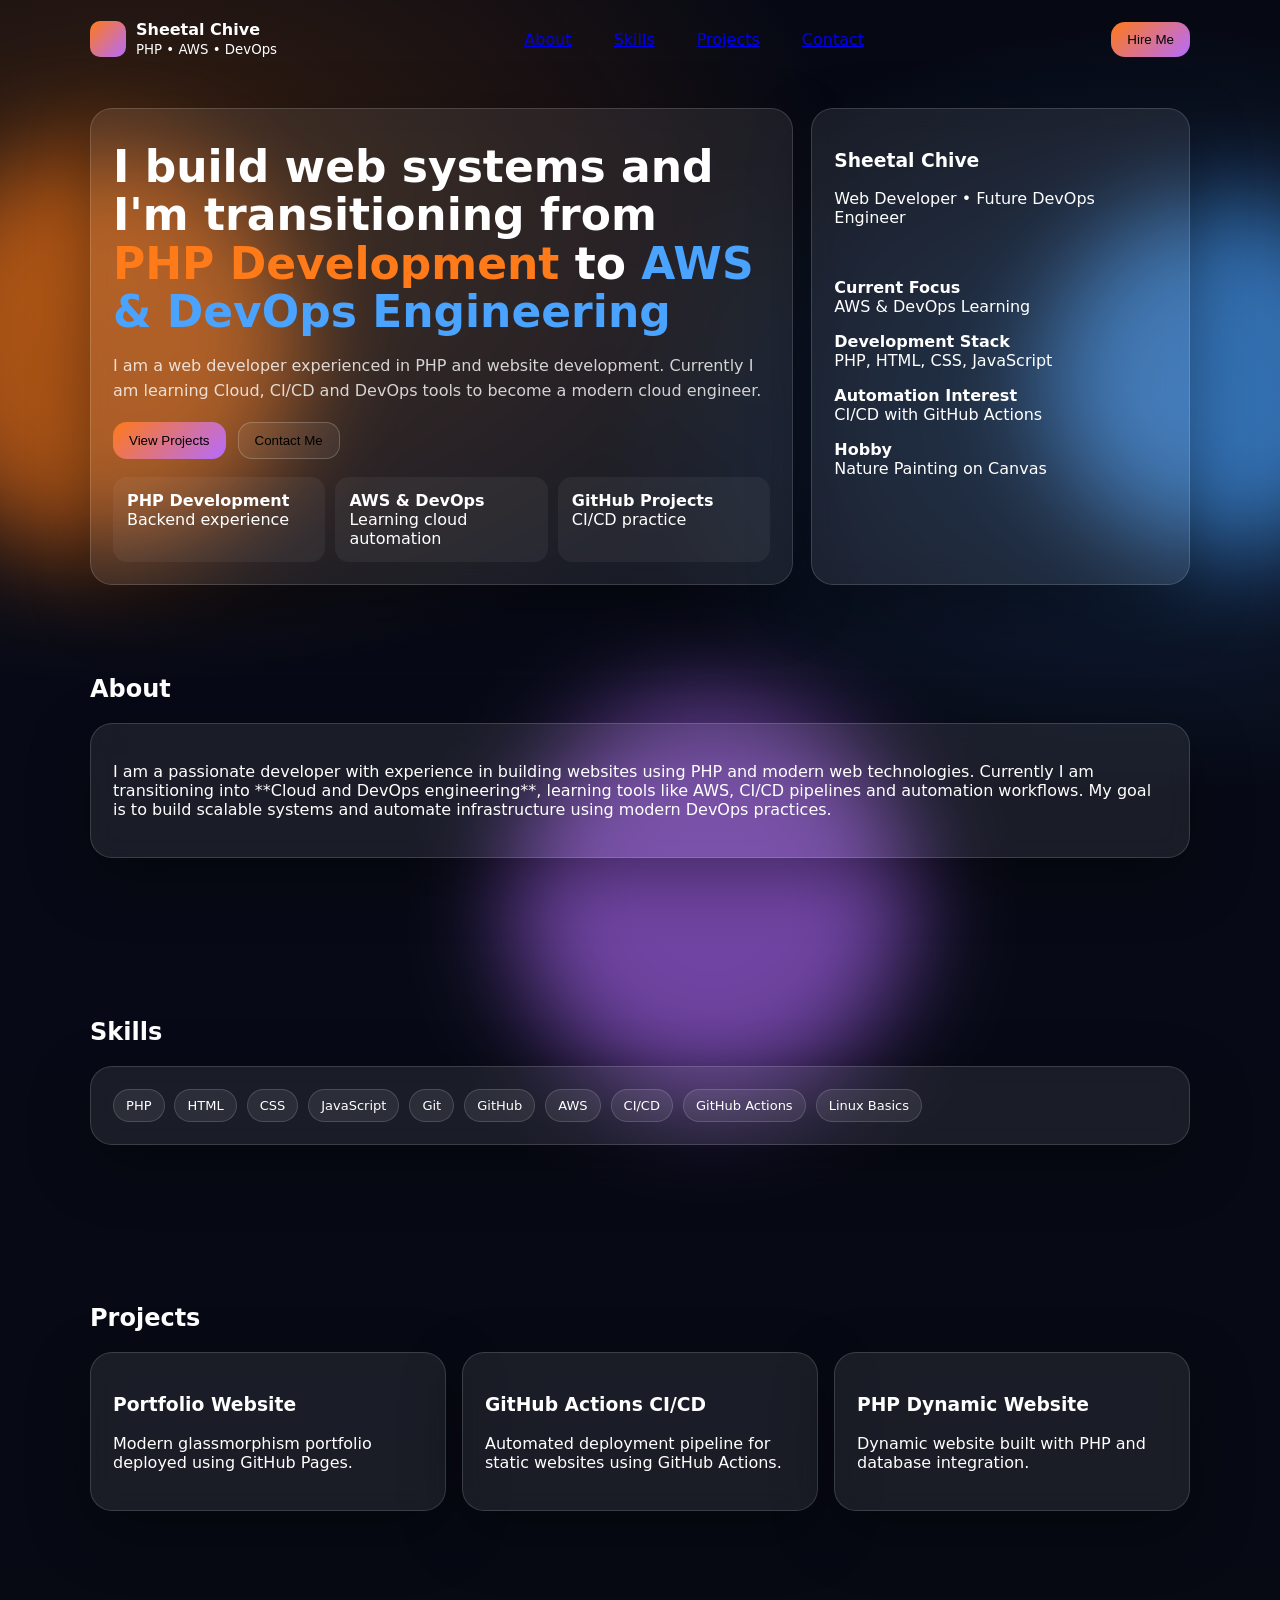
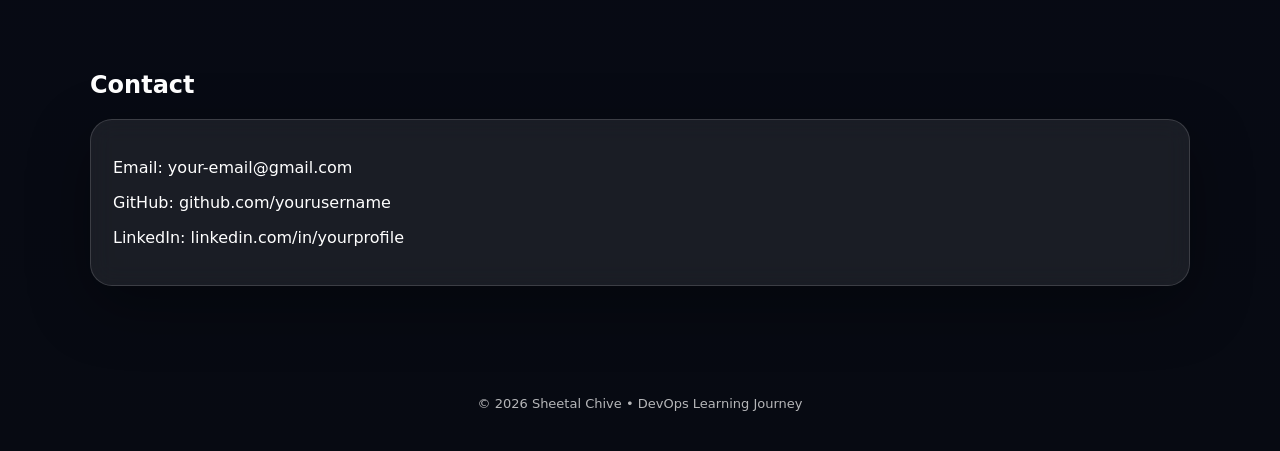
==== commit 4ba46e74: "added index.html" ====
--- a/index.html
+++ b/index.html
@@ -1,172 +1,207 @@
-<!DOCTYPE html>
+<!doctype html>
 <html lang="en">
 <head>
 <meta charset="UTF-8">
 <meta name="viewport" content="width=device-width, initial-scale=1.0">
-<title>Portfolio | DevOps Enthusiast</title>
-
-<link href="https://fonts.googleapis.com/css2?family=Poppins:wght@300;400;600&display=swap" rel="stylesheet">
+
+<title>Sheetal Chive | DevOps Portfolio</title>
+
+<meta name="description" content="Sheetal Chive - PHP Developer transitioning into AWS & DevOps Engineering.">
 
 <style>
 
-*{
+/* ---------- Base ---------- */
+
+*{box-sizing:border-box}
+body{
 margin:0;
-padding:0;
-box-sizing:border-box;
-font-family:'Poppins',sans-serif;
-}
-
-body{
-background:linear-gradient(135deg,#0f2027,#203a43,#2c5364);
+font-family:system-ui,Segoe UI,Arial;
 color:white;
-overflow-x:hidden;
-}
-
-/* NAVBAR */
-
-nav{
-position:fixed;
-width:100%;
-top:0;
-backdrop-filter:blur(15px);
-background:rgba(255,255,255,0.05);
-padding:15px 10%;
+background: radial-gradient(1200px 800px at 10% 10%, rgba(255,120,0,.20), transparent 60%),
+            radial-gradient(1000px 700px at 90% 20%, rgba(70,160,255,.20), transparent 55%),
+            linear-gradient(180deg,#060914,#070a16,#070a12);
+}
+
+.container{
+width:min(1100px,92vw);
+margin:auto;
+}
+
+/* ---------- Floating Orbs ---------- */
+
+.orb{
+position:absolute;
+border-radius:999px;
+filter:blur(50px);
+opacity:.6;
+}
+
+.one{width:400px;height:400px;background:#ff7a18;left:-100px;top:150px;}
+.two{width:350px;height:350px;background:#4aa3ff;right:-120px;top:200px;}
+.three{width:400px;height:400px;background:#b56bff;bottom:-200px;left:40%;}
+
+/* ---------- Navbar ---------- */
+
+.nav{
 display:flex;
 justify-content:space-between;
-z-index:1000;
-}
-
-nav a{
-color:white;
-text-decoration:none;
-margin-left:20px;
+align-items:center;
+padding:20px 0;
+}
+
+.logo{
+display:flex;
+gap:10px;
+align-items:center;
+}
+
+.logo-box{
+width:36px;
+height:36px;
+border-radius:10px;
+background:linear-gradient(135deg,#ff7a18,#b56bff);
+}
+
+.links{
+display:flex;
+gap:18px;
+}
+
+.links a{
+padding:8px 12px;
+border-radius:10px;
 transition:.3s;
 }
 
-nav a:hover{
-color:#00f7ff;
-}
-
-/* HERO */
+.links a:hover{
+background:rgba(255,255,255,.08);
+transform:translateY(-2px);
+}
+
+.btn{
+padding:10px 16px;
+border-radius:14px;
+border:1px solid rgba(255,255,255,.2);
+background:rgba(255,255,255,.06);
+cursor:pointer;
+transition:.25s;
+}
+
+.btn:hover{
+transform:translateY(-2px);
+background:rgba(255,255,255,.1);
+}
+
+.primary{
+background:linear-gradient(135deg,#ff7a18,#b56bff);
+border:none;
+}
+
+/* ---------- Glass Card ---------- */
+
+.card{
+background:rgba(255,255,255,.08);
+border:1px solid rgba(255,255,255,.15);
+border-radius:22px;
+padding:22px;
+backdrop-filter:blur(12px);
+box-shadow:0 20px 60px rgba(0,0,0,.35);
+transition:.25s;
+}
+
+.card:hover{
+transform:translateY(-4px);
+}
+
+/* ---------- Hero ---------- */
 
 .hero{
-height:100vh;
+display:grid;
+grid-template-columns:1.3fr .7fr;
+gap:18px;
+padding-top:30px;
+}
+
+.title{
+font-size:44px;
+line-height:1.1;
+margin:12px 0;
+}
+
+.subtitle{
+opacity:.8;
+line-height:1.6;
+}
+
+.hero-actions{
+margin-top:18px;
 display:flex;
-flex-direction:column;
-justify-content:center;
-align-items:center;
+gap:12px;
+}
+
+.stats{
+display:grid;
+grid-template-columns:repeat(3,1fr);
+gap:10px;
+margin-top:18px;
+}
+
+.stat{
+padding:14px;
+background:rgba(255,255,255,.05);
+border-radius:14px;
+}
+
+.stat b{
+display:block;
+font-size:16px;
+}
+
+.section{
+padding:70px 0;
+}
+
+.section h2{
+margin-bottom:20px;
+}
+
+.skills{
+display:flex;
+flex-wrap:wrap;
+gap:10px;
+}
+
+.chip{
+padding:8px 12px;
+border-radius:999px;
+background:rgba(255,255,255,.08);
+border:1px solid rgba(255,255,255,.15);
+font-size:13px;
+}
+
+.projects{
+display:grid;
+grid-template-columns:repeat(3,1fr);
+gap:16px;
+}
+
+.footer{
 text-align:center;
-padding:20px;
-}
-
-.hero h1{
-font-size:55px;
-margin-bottom:15px;
-}
-
-.hero p{
-max-width:600px;
-opacity:.9;
-margin-bottom:25px;
-}
-
-.btn{
-padding:12px 25px;
-border-radius:30px;
-text-decoration:none;
-margin:5px;
-transition:.3s;
-display:inline-block;
-}
-
-.primary{
-background:#00f7ff;
-color:black;
-}
-
-.primary:hover{
-transform:scale(1.1);
-}
-
-.secondary{
-border:1px solid #00f7ff;
-color:#00f7ff;
-}
-
-.secondary:hover{
-background:#00f7ff;
-color:black;
-}
-
-/* SECTION */
-
-section{
-padding:100px 10%;
-}
-
-.section-title{
-text-align:center;
-margin-bottom:50px;
-font-size:35px;
-}
-
-/* GLASS CARD */
-
-.card{
-background:rgba(255,255,255,0.08);
-backdrop-filter:blur(15px);
-border-radius:15px;
-padding:25px;
-transition:.4s;
-}
-
-.card:hover{
-transform:translateY(-10px);
-background:rgba(255,255,255,0.15);
-}
-
-/* GRID */
-
-.grid{
-display:grid;
-grid-template-columns:repeat(auto-fit,minmax(250px,1fr));
-gap:25px;
-}
-
-/* ROADMAP */
-
-.roadmap li{
-margin-bottom:10px;
-}
-
-/* TOOL ICONS */
-
-.tools{
-display:flex;
-justify-content:center;
-flex-wrap:wrap;
-gap:30px;
-font-size:40px;
-}
-
-/* GALLERY */
-
-.gallery img{
-width:100%;
-border-radius:10px;
-transition:.4s;
-}
-
-.gallery img:hover{
-transform:scale(1.1);
-}
-
-/* FOOTER */
-
-footer{
-text-align:center;
-padding:40px;
+padding:40px 0;
 opacity:.7;
+font-size:13px;
+}
+
+@media(max-width:900px){
+
+.hero{grid-template-columns:1fr}
+
+.projects{grid-template-columns:1fr}
+
+.stats{grid-template-columns:1fr}
+
+.links{display:none}
+
 }
 
 </style>
@@ -174,178 +209,226 @@
 
 <body>
 
-<nav>
-<div>MyPortfolio</div>
+<div class="orb one"></div>
+<div class="orb two"></div>
+<div class="orb three"></div>
+
+<div class="container">
+
+<!-- NAVBAR -->
+
+<div class="nav">
+
+<div class="logo">
+<div class="logo-box"></div>
 <div>
+<b>Sheetal Chive</b><br>
+<small>PHP • AWS • DevOps</small>
+</div>
+</div>
+
+<div class="links">
 <a href="#about">About</a>
+<a href="#skills">Skills</a>
 <a href="#projects">Projects</a>
-<a href="#roadmap">Roadmap</a>
-<a href="#tools">Tools</a>
 <a href="#contact">Contact</a>
 </div>
-</nav>
+
+<button class="btn primary">Hire Me</button>
+
+</div>
 
 <!-- HERO -->
 
-<section class="hero">
-
-<h1>Hello, I'm a DevOps Enthusiast</h1>
+<div class="hero">
+
+<div class="card">
+
+<h1 class="title">
+I build web systems and I'm transitioning from 
+<span style="color:#ff7a18">PHP Development</span> 
+to 
+<span style="color:#4aa3ff">AWS & DevOps Engineering</span>
+</h1>
+
+<p class="subtitle">
+
+I am a web developer experienced in PHP and website development.  
+Currently I am learning Cloud, CI/CD and DevOps tools to become a modern cloud engineer.
+
+</p>
+
+<div class="hero-actions">
+
+<button class="btn primary">View Projects</button>
+
+<button class="btn">Contact Me</button>
+
+</div>
+
+<div class="stats">
+
+<div class="stat">
+<b>PHP Development</b>
+<span>Backend experience</span>
+</div>
+
+<div class="stat">
+<b>AWS & DevOps</b>
+<span>Learning cloud automation</span>
+</div>
+
+<div class="stat">
+<b>GitHub Projects</b>
+<span>CI/CD practice</span>
+</div>
+
+</div>
+
+</div>
+
+<div class="card">
+
+<h3>Sheetal Chive</h3>
+
+<p>Web Developer • Future DevOps Engineer</p>
+
+<br>
+
+<p><b>Current Focus</b><br>AWS & DevOps Learning</p>
+
+<p><b>Development Stack</b><br>PHP, HTML, CSS, JavaScript</p>
+
+<p><b>Automation Interest</b><br>CI/CD with GitHub Actions</p>
+
+<p><b>Hobby</b><br>Nature Painting on Canvas</p>
+
+</div>
+
+</div>
+
+<!-- ABOUT -->
+
+<div id="about" class="section">
+
+<h2>About</h2>
+
+<div class="card">
 
 <p>
-Passionate about cloud computing, CI/CD pipelines and building scalable infrastructure.
+
+I am a passionate developer with experience in building websites using PHP and modern web technologies.
+
+Currently I am transitioning into **Cloud and DevOps engineering**, learning tools like AWS, CI/CD pipelines and automation workflows.
+
+My goal is to build scalable systems and automate infrastructure using modern DevOps practices.
+
 </p>
 
-<a class="btn primary" href="resume.pdf" download>Download Resume</a>
-<a class="btn secondary" href="https://github.com/">GitHub</a>
-
-<br><br>
-
-<img src="https://visitor-badge.laobi.icu/badge?page_id=portfolio.visitors">
-
-</section>
-
-<!-- ABOUT -->
-
-<section id="about">
-
-<h2 class="section-title">About Me</h2>
-
-<div class="card">
+</div>
+
+</div>
+
+<!-- SKILLS -->
+
+<div id="skills" class="section">
+
+<h2>Skills</h2>
+
+<div class="card">
+
+<div class="skills">
+
+<span class="chip">PHP</span>
+<span class="chip">HTML</span>
+<span class="chip">CSS</span>
+<span class="chip">JavaScript</span>
+<span class="chip">Git</span>
+<span class="chip">GitHub</span>
+<span class="chip">AWS</span>
+<span class="chip">CI/CD</span>
+<span class="chip">GitHub Actions</span>
+<span class="chip">Linux Basics</span>
+
+</div>
+
+</div>
+
+</div>
+
+<!-- PROJECTS -->
+
+<div id="projects" class="section">
+
+<h2>Projects</h2>
+
+<div class="projects">
+
+<div class="card">
+
+<h3>Portfolio Website</h3>
 
 <p>
-I am passionate about DevOps, automation, and cloud technologies.  
-I enjoy learning how modern systems are deployed and managed efficiently.
-
-My interests include Linux systems, CI/CD automation, and containerization.
+
+Modern glassmorphism portfolio deployed using GitHub Pages.
+
 </p>
 
 </div>
 
-</section>
-
-<!-- PROJECTS -->
-
-<section id="projects">
-
-<h2 class="section-title">Projects</h2>
-
-<div class="grid">
-
-<div class="card">
-<h3>AWS Static Website</h3>
-<p>Hosted a portfolio using AWS S3 and CloudFront with HTTPS.</p>
-</div>
-
-<div class="card">
-<h3>CI/CD Pipeline</h3>
-<p>Automated deployment using GitHub Actions and GitHub Pages.</p>
-</div>
-
-<div class="card">
-<h3>Dockerized App</h3>
-<p>Containerized a web application using Docker.</p>
-</div>
-
-</div>
-
-</section>
-
-<!-- DEVOPS ROADMAP -->
-
-<section id="roadmap">
-
-<h2 class="section-title">DevOps Learning Journey</h2>
-
-<div class="card">
-
-<ul class="roadmap">
-
-<li>✔ Linux Basics</li>
-<li>✔ Git & GitHub</li>
-<li>✔ GitHub Actions CI/CD</li>
-<li>✔ Web Hosting</li>
-<li>🔄 Docker (Learning)</li>
-<li>🔄 AWS Cloud (Learning)</li>
-<li>⏳ Kubernetes (Next Step)</li>
-
-</ul>
-
-</div>
-
-</section>
-
-<!-- TOOLS -->
-
-<section id="tools">
-
-<h2 class="section-title">Tools & Technologies</h2>
-
-<div class="tools">
-
-<span>🐧</span>
-<span>🐙</span>
-<span>☁</span>
-<span>🐳</span>
-<span>⚙</span>
-<span>💻</span>
-
-</div>
-
-</section>
-
-<!-- GITHUB STATS -->
-
-<section>
-
-<h2 class="section-title">GitHub Activity</h2>
-
-<div style="text-align:center">
-
-<img src="https://github-readme-stats.vercel.app/api?username=YOURUSERNAME&show_icons=true&theme=tokyonight">
-
-</div>
-
-</section>
-
-<!-- PAINTING GALLERY -->
-
-<section>
-
-<h2 class="section-title">Creative Corner</h2>
-
-<div class="grid gallery">
-
-<img src="https://images.unsplash.com/photo-1501785888041-af3ef285b470">
-
-<img src="https://images.unsplash.com/photo-1500530855697-b586d89ba3ee">
-
-<img src="https://images.unsplash.com/photo-1493244040629-496f6d136cc3">
-
-</div>
-
-</section>
+<div class="card">
+
+<h3>GitHub Actions CI/CD</h3>
+
+<p>
+
+Automated deployment pipeline for static websites using GitHub Actions.
+
+</p>
+
+</div>
+
+<div class="card">
+
+<h3>PHP Dynamic Website</h3>
+
+<p>
+
+Dynamic website built with PHP and database integration.
+
+</p>
+
+</div>
+
+</div>
+
+</div>
 
 <!-- CONTACT -->
 
-<section id="contact">
-
-<h2 class="section-title">Contact</h2>
-
-<div class="card">
-
-<p>Email: your@email.com</p>
+<div id="contact" class="section">
+
+<h2>Contact</h2>
+
+<div class="card">
+
+<p>Email: your-email@gmail.com</p>
+
 <p>GitHub: github.com/yourusername</p>
+
 <p>LinkedIn: linkedin.com/in/yourprofile</p>
 
 </div>
 
-</section>
-
-<footer>
-
-<p>© 2026 My Portfolio</p>
-
-</footer>
+</div>
+
+<div class="footer">
+
+© 2026 Sheetal Chive • DevOps Learning Journey
+
+</div>
+
+</div>
 
 </body>
 </html>
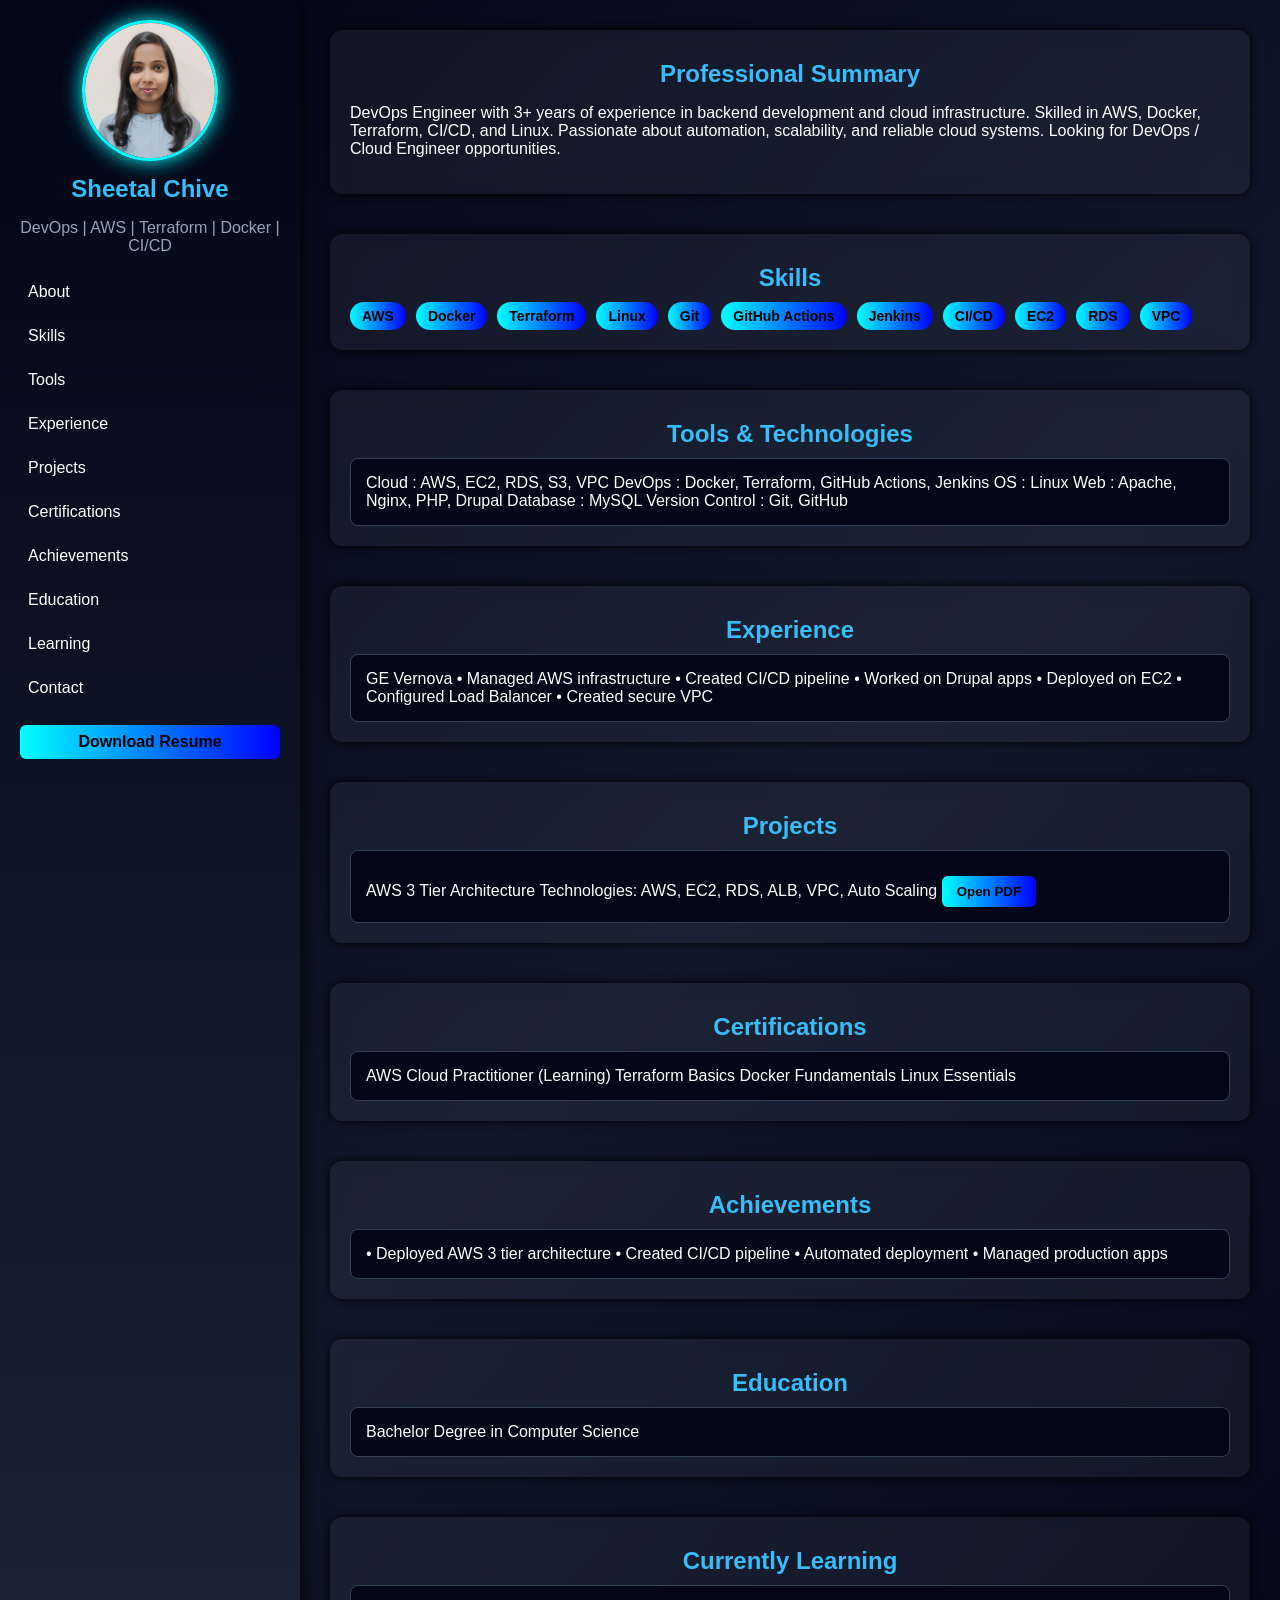
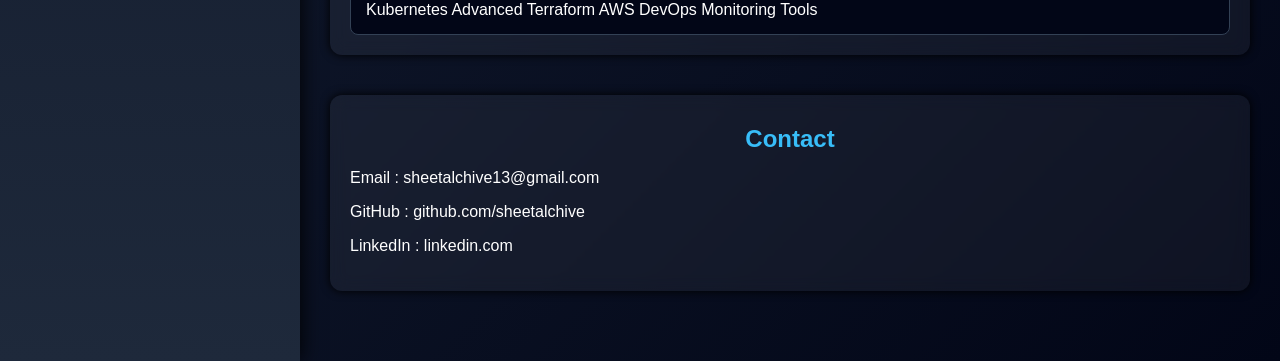
==== commit 409ee8e6: "new theme added" ====
--- a/index.html
+++ b/index.html
@@ -1,169 +1,129 @@
-<!doctype html>
+<!DOCTYPE html>
 <html lang="en">
 <head>
 <meta charset="UTF-8">
-<meta name="viewport" content="width=device-width, initial-scale=1.0">
-
-<title>Sheetal Chive | DevOps Portfolio</title>
-
-<meta name="description" content="Sheetal Chive - PHP Developer transitioning into AWS & DevOps Engineering.">
+<meta name="viewport" content="width=device-width, initial-scale=1">
+
+<title>Sheetal Chive | DevOps Engineer</title>
 
 <style>
 
-/* ---------- Base ---------- */
-
-*{box-sizing:border-box}
 body{
 margin:0;
-font-family:system-ui,Segoe UI,Arial;
+font-family:Segoe UI, sans-serif;
+background:linear-gradient(135deg,#020617,#0f172a,#020617);
 color:white;
-background: radial-gradient(1200px 800px at 10% 10%, rgba(255,120,0,.20), transparent 60%),
-            radial-gradient(1000px 700px at 90% 20%, rgba(70,160,255,.20), transparent 55%),
-            linear-gradient(180deg,#060914,#070a16,#070a12);
-}
-
-.container{
-width:min(1100px,92vw);
-margin:auto;
-}
-
-/* ---------- Floating Orbs ---------- */
-
-.orb{
-position:absolute;
-border-radius:999px;
-filter:blur(50px);
-opacity:.6;
-}
-
-.one{width:400px;height:400px;background:#ff7a18;left:-100px;top:150px;}
-.two{width:350px;height:350px;background:#4aa3ff;right:-120px;top:200px;}
-.three{width:400px;height:400px;background:#b56bff;bottom:-200px;left:40%;}
-
-/* ---------- Navbar ---------- */
-
-.nav{
 display:flex;
-justify-content:space-between;
-align-items:center;
-padding:20px 0;
-}
-
-.logo{
-display:flex;
-gap:10px;
-align-items:center;
-}
-
-.logo-box{
-width:36px;
-height:36px;
-border-radius:10px;
-background:linear-gradient(135deg,#ff7a18,#b56bff);
-}
-
-.links{
-display:flex;
-gap:18px;
-}
-
-.links a{
-padding:8px 12px;
-border-radius:10px;
-transition:.3s;
-}
-
-.links a:hover{
-background:rgba(255,255,255,.08);
-transform:translateY(-2px);
-}
-
-.btn{
-padding:10px 16px;
-border-radius:14px;
-border:1px solid rgba(255,255,255,.2);
-background:rgba(255,255,255,.06);
-cursor:pointer;
-transition:.25s;
-}
-
-.btn:hover{
-transform:translateY(-2px);
-background:rgba(255,255,255,.1);
-}
-
-.primary{
-background:linear-gradient(135deg,#ff7a18,#b56bff);
-border:none;
-}
-
-/* ---------- Glass Card ---------- */
-
-.card{
-background:rgba(255,255,255,.08);
-border:1px solid rgba(255,255,255,.15);
-border-radius:22px;
-padding:22px;
-backdrop-filter:blur(12px);
-box-shadow:0 20px 60px rgba(0,0,0,.35);
-transition:.25s;
-}
-
-.card:hover{
-transform:translateY(-4px);
-}
-
-/* ---------- Hero ---------- */
-
-.hero{
-display:grid;
-grid-template-columns:1.3fr .7fr;
-gap:18px;
-padding-top:30px;
-}
-
-.title{
-font-size:44px;
-line-height:1.1;
-margin:12px 0;
-}
-
-.subtitle{
-opacity:.8;
-line-height:1.6;
-}
-
-.hero-actions{
-margin-top:18px;
-display:flex;
-gap:12px;
-}
-
-.stats{
-display:grid;
-grid-template-columns:repeat(3,1fr);
-gap:10px;
-margin-top:18px;
-}
-
-.stat{
-padding:14px;
-background:rgba(255,255,255,.05);
-border-radius:14px;
-}
-
-.stat b{
+}
+
+/* ---------- Sidebar ---------- */
+
+aside{
+width:260px;
+min-height:100vh;
+background:linear-gradient(180deg,#020617,#1e293b);
+padding:20px;
+box-shadow:0 0 20px black;
+animation:slide 1s;
+}
+
+@keyframes slide{
+from{transform:translateX(-100%)}
+to{transform:translateX(0)}
+}
+
+.profile{
+text-align:center;
+}
+
+.profile img{
+width:130px;
+border-radius:50%;
+border:3px solid cyan;
+box-shadow:0 0 20px cyan;
+}
+
+h2{
+text-align:center;
+color:#38bdf8;
+margin:10px 0;
+}
+
+aside p{
+text-align:center;
+color:#94a3b8;
+}
+
+nav ul{
+list-style:none;
+padding:0;
+margin-top:20px;
+}
+
+nav li{
+margin:10px 0;
+}
+
+nav a{
+color:white;
+text-decoration:none;
 display:block;
-font-size:16px;
-}
-
-.section{
-padding:70px 0;
-}
-
-.section h2{
-margin-bottom:20px;
-}
+padding:8px;
+border-radius:6px;
+transition:0.3s;
+}
+
+nav a:hover{
+background:cyan;
+color:black;
+box-shadow:0 0 10px cyan;
+}
+
+.resume-btn{
+display:block;
+margin-top:20px;
+text-align:center;
+background:linear-gradient(90deg,cyan,blue);
+padding:8px;
+border-radius:6px;
+color:black;
+font-weight:bold;
+text-decoration:none;
+}
+
+/* ---------- Main ---------- */
+
+main{
+flex:1;
+padding:30px;
+animation:fade 1.5s;
+}
+
+@keyframes fade{
+from{opacity:0}
+to{opacity:1}
+}
+
+section{
+margin-bottom:40px;
+padding:20px;
+border-radius:12px;
+background:rgba(255,255,255,0.05);
+backdrop-filter:blur(8px);
+box-shadow:0 0 10px black;
+transition:0.3s;
+}
+
+section:hover{
+transform:scale(1.02);
+box-shadow:0 0 20px cyan;
+}
+
+h2{
+color:#38bdf8;
+}
+
+/* ---------- Skills ---------- */
 
 .skills{
 display:flex;
@@ -171,264 +131,278 @@
 gap:10px;
 }
 
-.chip{
-padding:8px 12px;
-border-radius:999px;
-background:rgba(255,255,255,.08);
-border:1px solid rgba(255,255,255,.15);
-font-size:13px;
-}
-
-.projects{
-display:grid;
-grid-template-columns:repeat(3,1fr);
-gap:16px;
-}
-
-.footer{
-text-align:center;
-padding:40px 0;
-opacity:.7;
-font-size:13px;
-}
-
-@media(max-width:900px){
-
-.hero{grid-template-columns:1fr}
-
-.projects{grid-template-columns:1fr}
-
-.stats{grid-template-columns:1fr}
-
-.links{display:none}
+.skills span{
+background:linear-gradient(90deg,cyan,blue);
+padding:6px 12px;
+border-radius:20px;
+font-size:14px;
+font-weight:bold;
+color:black;
+}
+
+/* ---------- Cards ---------- */
+
+.card{
+background:#020617;
+padding:15px;
+border-radius:8px;
+margin-top:10px;
+border:1px solid #334155;
+}
+
+/* ---------- Button ---------- */
+
+button{
+background:linear-gradient(90deg,cyan,blue);
+border:none;
+padding:8px 15px;
+cursor:pointer;
+border-radius:6px;
+font-weight:bold;
+margin-top:10px;
+}
+
+button:hover{
+box-shadow:0 0 10px cyan;
+}
+
+a{color:cyan}
+
+@media(max-width:768px){
+
+body{flex-direction:column}
+
+aside{width:100%}
 
 }
 
 </style>
+
 </head>
-
 <body>
 
-<div class="orb one"></div>
-<div class="orb two"></div>
-<div class="orb three"></div>
-
-<div class="container">
-
-<!-- NAVBAR -->
-
-<div class="nav">
-
-<div class="logo">
-<div class="logo-box"></div>
-<div>
-<b>Sheetal Chive</b><br>
-<small>PHP • AWS • DevOps</small>
-</div>
-</div>
-
-<div class="links">
-<a href="#about">About</a>
-<a href="#skills">Skills</a>
-<a href="#projects">Projects</a>
-<a href="#contact">Contact</a>
-</div>
-
-<button class="btn primary">Hire Me</button>
-
-</div>
-
-<!-- HERO -->
-
-<div class="hero">
-
-<div class="card">
-
-<h1 class="title">
-I build web systems and I'm transitioning from 
-<span style="color:#ff7a18">PHP Development</span> 
-to 
-<span style="color:#4aa3ff">AWS & DevOps Engineering</span>
-</h1>
-
-<p class="subtitle">
-
-I am a web developer experienced in PHP and website development.  
-Currently I am learning Cloud, CI/CD and DevOps tools to become a modern cloud engineer.
+
+<!-- Sidebar -->
+
+<aside>
+
+<div class="profile">
+
+<img src="photo.jpg" width="150" style="border-radius:50%">
+
+</div>
+
+<h2>Sheetal Chive</h2>
+<p>DevOps | AWS | Terraform | Docker | CI/CD</p>
+
+<nav>
+<ul>
+<li><a href="#about">About</a></li>
+<li><a href="#skills">Skills</a></li>
+<li><a href="#tools">Tools</a></li>
+<li><a href="#experience">Experience</a></li>
+<li><a href="#projects">Projects</a></li>
+<li><a href="#cert">Certifications</a></li>
+<li><a href="#achieve">Achievements</a></li>
+<li><a href="#edu">Education</a></li>
+<li><a href="#learn">Learning</a></li>
+<li><a href="#contact">Contact</a></li>
+</ul>
+</nav>
+
+<a class="resume-btn" onclick="openCV()">Download Resume</a>
+
+</aside>
+
+
+<!-- Main -->
+
+<main>
+
+
+<section id="about">
+
+<h2>Professional Summary</h2>
+
+<p>
+
+DevOps Engineer with 3+ years of experience in backend development and cloud infrastructure.
+Skilled in AWS, Docker, Terraform, CI/CD, and Linux.
+Passionate about automation, scalability, and reliable cloud systems.
+Looking for DevOps / Cloud Engineer opportunities.
 
 </p>
 
-<div class="hero-actions">
-
-<button class="btn primary">View Projects</button>
-
-<button class="btn">Contact Me</button>
-
-</div>
-
-<div class="stats">
-
-<div class="stat">
-<b>PHP Development</b>
-<span>Backend experience</span>
-</div>
-
-<div class="stat">
-<b>AWS & DevOps</b>
-<span>Learning cloud automation</span>
-</div>
-
-<div class="stat">
-<b>GitHub Projects</b>
-<span>CI/CD practice</span>
-</div>
-
-</div>
-
-</div>
-
-<div class="card">
-
-<h3>Sheetal Chive</h3>
-
-<p>Web Developer • Future DevOps Engineer</p>
-
-<br>
-
-<p><b>Current Focus</b><br>AWS & DevOps Learning</p>
-
-<p><b>Development Stack</b><br>PHP, HTML, CSS, JavaScript</p>
-
-<p><b>Automation Interest</b><br>CI/CD with GitHub Actions</p>
-
-<p><b>Hobby</b><br>Nature Painting on Canvas</p>
-
-</div>
-
-</div>
-
-<!-- ABOUT -->
-
-<div id="about" class="section">
-
-<h2>About</h2>
-
-<div class="card">
-
-<p>
-
-I am a passionate developer with experience in building websites using PHP and modern web technologies.
-
-Currently I am transitioning into **Cloud and DevOps engineering**, learning tools like AWS, CI/CD pipelines and automation workflows.
-
-My goal is to build scalable systems and automate infrastructure using modern DevOps practices.
-
-</p>
-
-</div>
-
-</div>
-
-<!-- SKILLS -->
-
-<div id="skills" class="section">
+</section>
+
+
+<section id="skills">
 
 <h2>Skills</h2>
 
-<div class="card">
-
 <div class="skills">
 
-<span class="chip">PHP</span>
-<span class="chip">HTML</span>
-<span class="chip">CSS</span>
-<span class="chip">JavaScript</span>
-<span class="chip">Git</span>
-<span class="chip">GitHub</span>
-<span class="chip">AWS</span>
-<span class="chip">CI/CD</span>
-<span class="chip">GitHub Actions</span>
-<span class="chip">Linux Basics</span>
-
-</div>
-
-</div>
-
-</div>
-
-<!-- PROJECTS -->
-
-<div id="projects" class="section">
+<span>AWS</span>
+<span>Docker</span>
+<span>Terraform</span>
+<span>Linux</span>
+<span>Git</span>
+<span>GitHub Actions</span>
+<span>Jenkins</span>
+<span>CI/CD</span>
+<span>EC2</span>
+<span>RDS</span>
+<span>VPC</span>
+
+</div>
+
+</section>
+
+
+<section id="tools">
+
+<h2>Tools & Technologies</h2>
+
+<div class="card">
+
+Cloud : AWS, EC2, RDS, S3, VPC  
+DevOps : Docker, Terraform, GitHub Actions, Jenkins  
+OS : Linux  
+Web : Apache, Nginx, PHP, Drupal  
+Database : MySQL  
+Version Control : Git, GitHub  
+
+</div>
+
+</section>
+
+
+<section id="experience">
+
+<h2>Experience</h2>
+
+<div class="card">
+
+GE Vernova
+
+• Managed AWS infrastructure  
+• Created CI/CD pipeline  
+• Worked on Drupal apps  
+• Deployed on EC2  
+• Configured Load Balancer  
+• Created secure VPC  
+
+</div>
+
+</section>
+
+
+<section id="projects">
 
 <h2>Projects</h2>
 
-<div class="projects">
-
-<div class="card">
-
-<h3>Portfolio Website</h3>
-
-<p>
-
-Modern glassmorphism portfolio deployed using GitHub Pages.
-
-</p>
-
-</div>
-
-<div class="card">
-
-<h3>GitHub Actions CI/CD</h3>
-
-<p>
-
-Automated deployment pipeline for static websites using GitHub Actions.
-
-</p>
-
-</div>
-
-<div class="card">
-
-<h3>PHP Dynamic Website</h3>
-
-<p>
-
-Dynamic website built with PHP and database integration.
-
-</p>
-
-</div>
-
-</div>
-
-</div>
-
-<!-- CONTACT -->
-
-<div id="contact" class="section">
+<div class="card">
+
+AWS 3 Tier Architecture
+
+Technologies:
+AWS, EC2, RDS, ALB, VPC, Auto Scaling
+
+<button onclick="openPDF()">Open PDF</button>
+
+</div>
+
+</section>
+
+
+<section id="cert">
+
+<h2>Certifications</h2>
+
+<div class="card">
+
+AWS Cloud Practitioner (Learning)  
+Terraform Basics  
+Docker Fundamentals  
+Linux Essentials  
+
+</div>
+
+</section>
+
+
+<section id="achieve">
+
+<h2>Achievements</h2>
+
+<div class="card">
+
+• Deployed AWS 3 tier architecture  
+• Created CI/CD pipeline  
+• Automated deployment  
+• Managed production apps  
+
+</div>
+
+</section>
+
+
+<section id="edu">
+
+<h2>Education</h2>
+
+<div class="card">
+
+Bachelor Degree in Computer Science
+
+</div>
+
+</section>
+
+
+<section id="learn">
+
+<h2>Currently Learning</h2>
+
+<div class="card">
+
+Kubernetes  
+Advanced Terraform  
+AWS DevOps  
+Monitoring Tools  
+
+</div>
+
+</section>
+
+
+<section id="contact">
 
 <h2>Contact</h2>
 
-<div class="card">
-
-<p>Email: your-email@gmail.com</p>
-
-<p>GitHub: github.com/yourusername</p>
-
-<p>LinkedIn: linkedin.com/in/yourprofile</p>
-
-</div>
-
-</div>
-
-<div class="footer">
-
-© 2026 Sheetal Chive • DevOps Learning Journey
-
-</div>
-
-</div>
+<p>Email : sheetalchive13@gmail.com</p>
+
+<p>GitHub : github.com/sheetalchive</p>
+
+<p>LinkedIn : linkedin.com</p>
+
+</section>
+
+
+</main>
+
+
+<script>
+
+function openPDF(){
+window.open("3_tier_structure_with_RDS_and_autoscalling.pdf")
+}
+
+function openCV(){
+window.open("SheetalChiveResume.pdf")
+}
+
+</script>
 
 </body>
 </html>
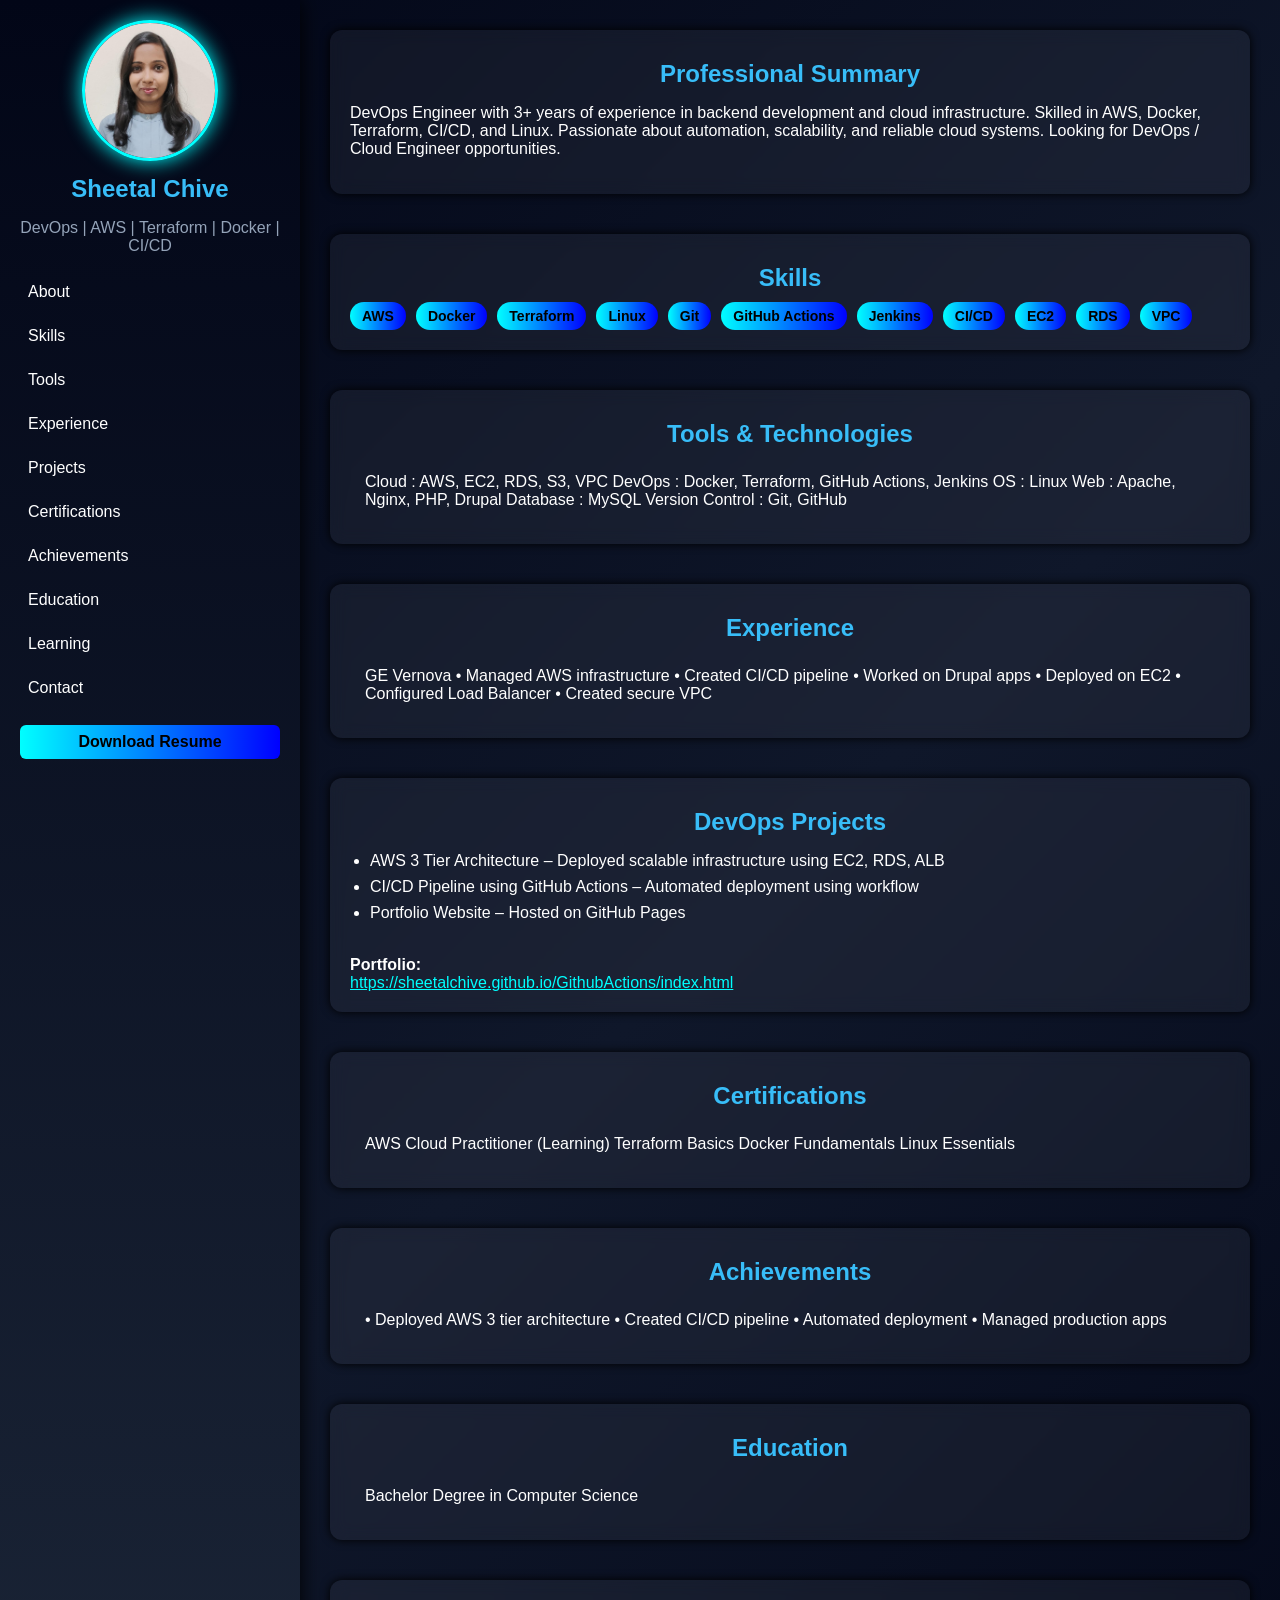
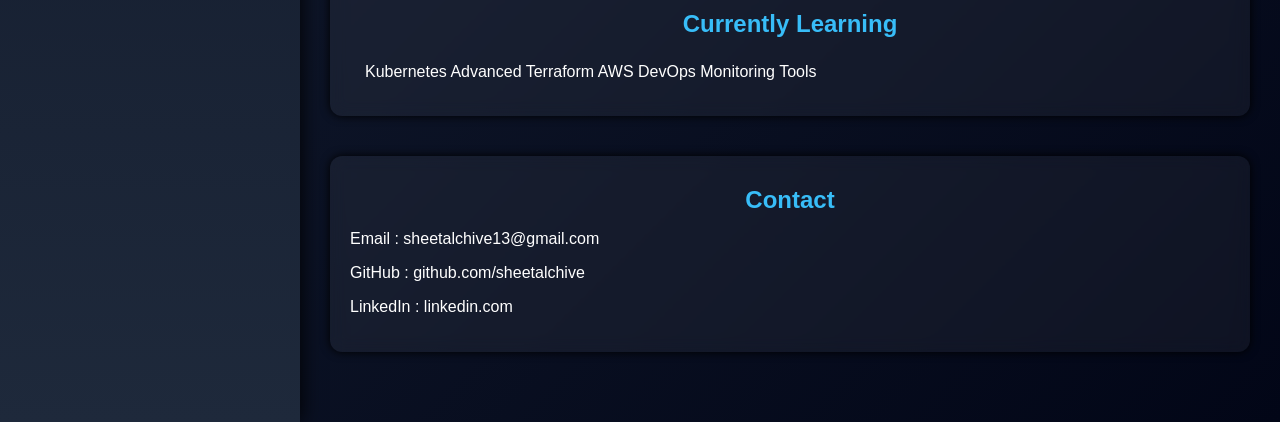
==== commit 61942759: "new theme added" ====
--- a/index.html
+++ b/index.html
@@ -15,7 +15,13 @@
 color:white;
 display:flex;
 }
-
+ul{
+padding-left:20px;
+}
+
+li{
+margin-bottom:8px;
+}
 /* ---------- Sidebar ---------- */
 
 aside{
@@ -143,11 +149,11 @@
 /* ---------- Cards ---------- */
 
 .card{
-background:#020617;
+/* background:#020617; */
 padding:15px;
 border-radius:8px;
 margin-top:10px;
-border:1px solid #334155;
+/* border:1px solid #334155; */
 }
 
 /* ---------- Button ---------- */
@@ -299,18 +305,31 @@
 
 <section id="projects">
 
-<h2>Projects</h2>
-
-<div class="card">
-
-AWS 3 Tier Architecture
-
-Technologies:
-AWS, EC2, RDS, ALB, VPC, Auto Scaling
-
-<button onclick="openPDF()">Open PDF</button>
-
-</div>
+<h2>DevOps Projects</h2>
+
+<ul>
+
+<li>
+AWS 3 Tier Architecture – Deployed scalable infrastructure using EC2, RDS, ALB
+</li>
+
+<li>
+CI/CD Pipeline using GitHub Actions – Automated deployment using workflow
+</li>
+
+<li>
+Portfolio Website – Hosted on GitHub Pages
+</li>
+
+</ul>
+
+<br>
+
+<b>Portfolio:</b><br>
+
+<a href="https://sheetalchive.github.io/GithubActions/index.html" target="_blank">
+https://sheetalchive.github.io/GithubActions/index.html
+</a>
 
 </section>
 
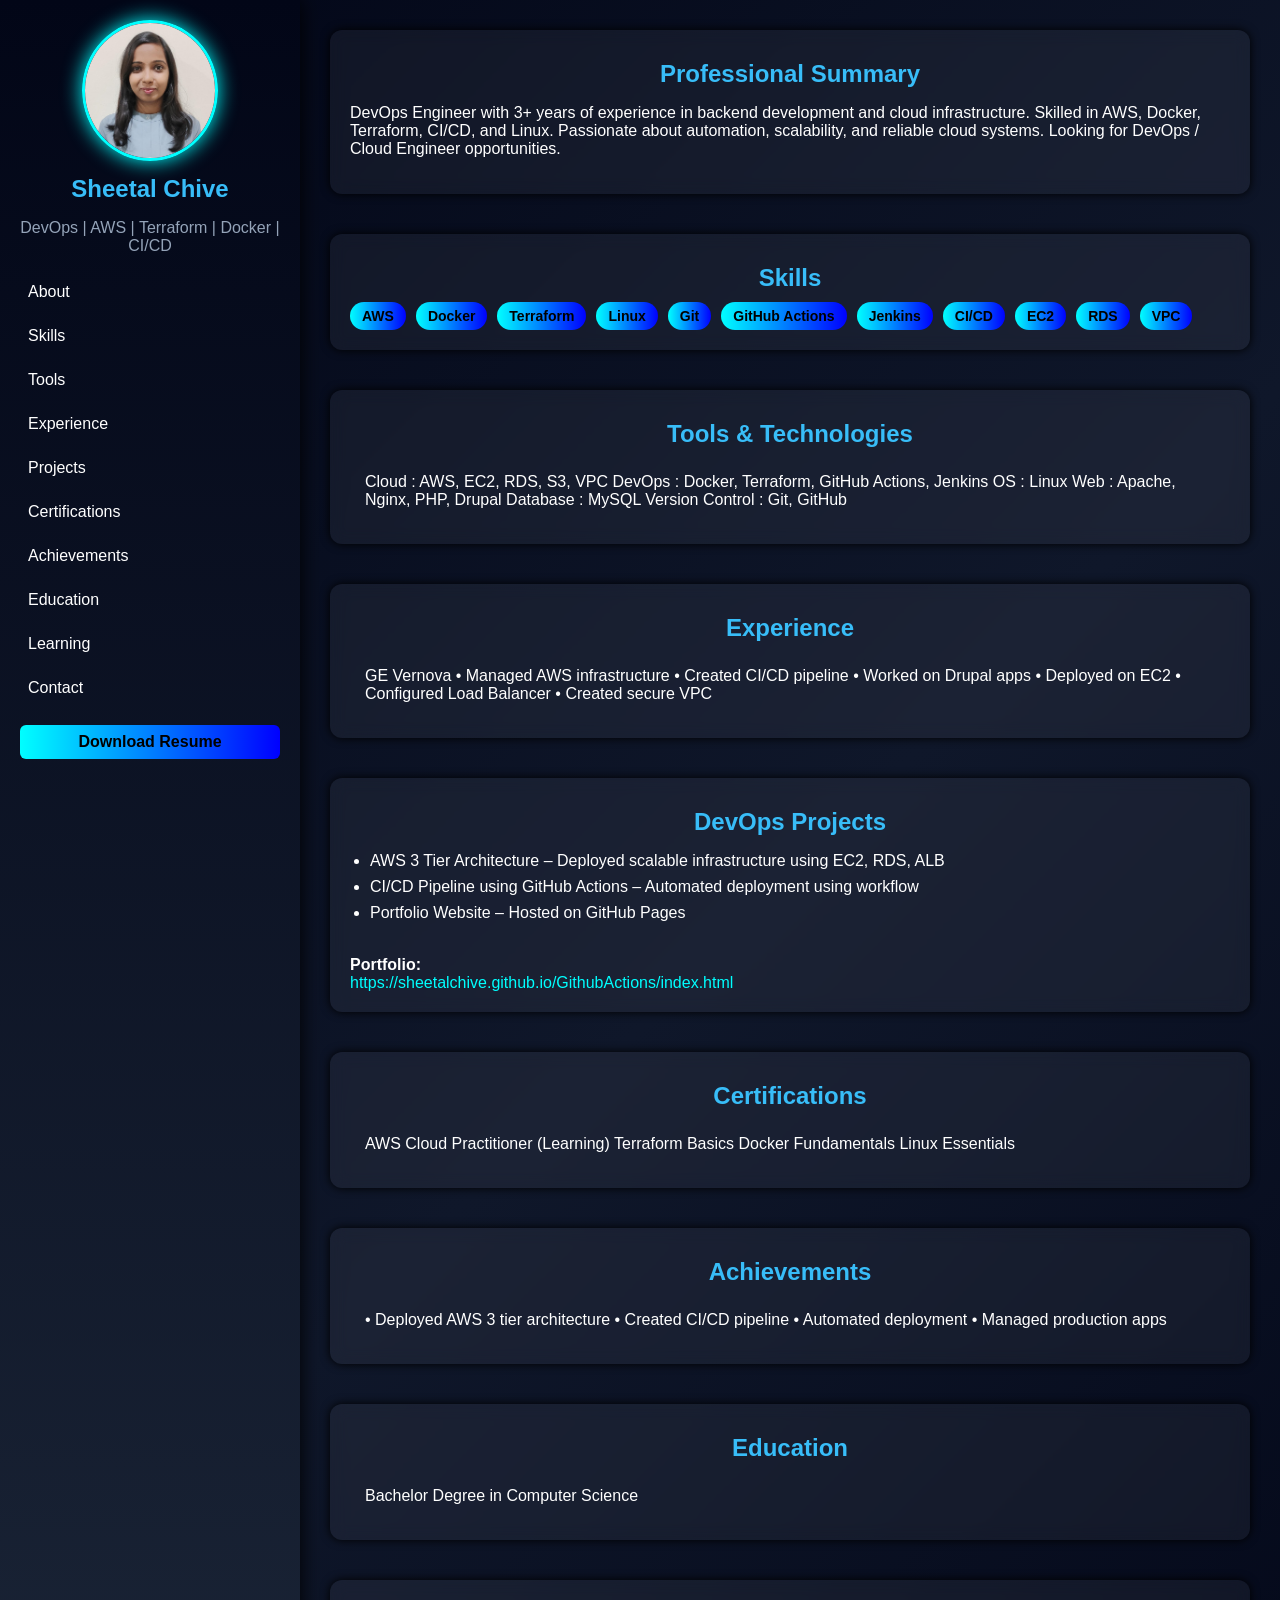
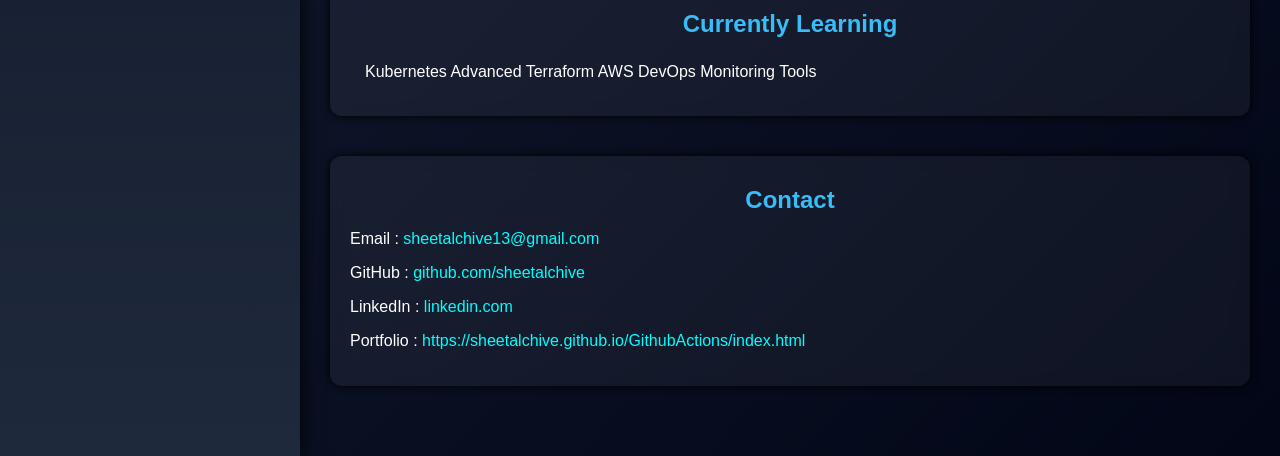
==== commit f70756fa: "added css anchor tag" ====
--- a/index.html
+++ b/index.html
@@ -21,6 +21,16 @@
 
 li{
 margin-bottom:8px;
+}
+
+a{
+text-decoration:none;
+color:cyan;
+}
+
+a:hover{
+text-decoration:none;
+color:white;
 }
 /* ---------- Sidebar ---------- */
 
@@ -399,11 +409,22 @@
 
 <h2>Contact</h2>
 
-<p>Email : sheetalchive13@gmail.com</p>
-
-<p>GitHub : github.com/sheetalchive</p>
-
-<p>LinkedIn : linkedin.com</p>
+<p>Email :  <a href="sheetalchive13@gmail.com" target="_blank">
+sheetalchive13@gmail.com
+</a></p>
+
+<p>GitHub : <a href="github.com/sheetalchive" target="_blank">
+github.com/sheetalchive
+</a></p>
+
+<p>LinkedIn : <a href="linkedin.com" target="_blank">
+linkedin.com
+</a></p>
+
+<p>Portfolio :<a href="https://sheetalchive.github.io/GithubActions/index.html" target="_blank">
+https://sheetalchive.github.io/GithubActions/index.html
+</a> </p>
+
 
 </section>
 
